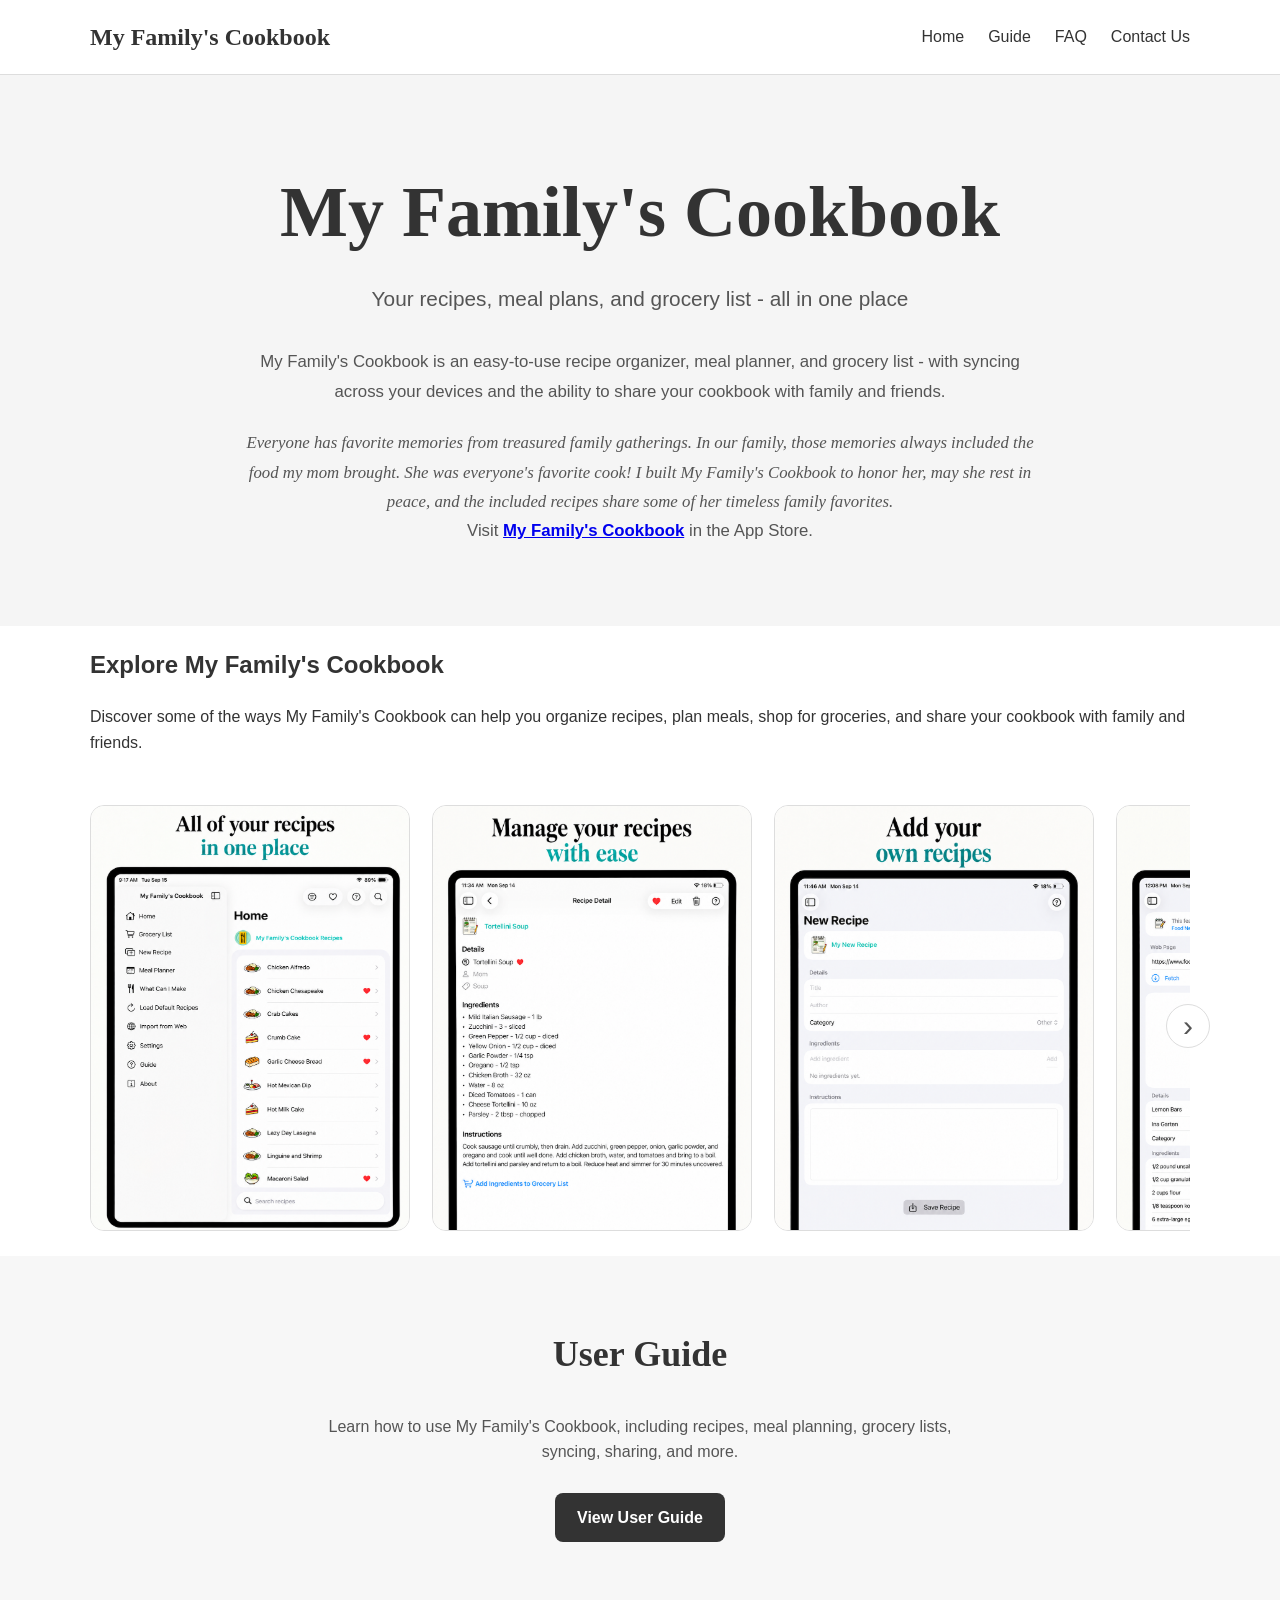
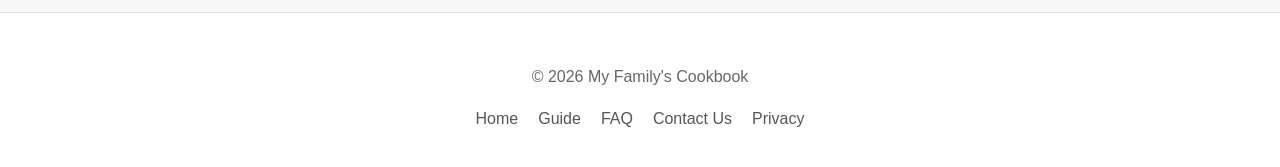
==== index.html @ 88b75f02 "Update index.html" ====
<!DOCTYPE html>
<html lang="en">
<head>
    <meta charset="UTF-8">
    <meta name="viewport" content="width=device-width, initial-scale=1.0">

    <title>My Family's Cookbook Support</title>

    <link rel="stylesheet" href="css/style.css">
</head>

<body>

    <header class="site-header">
        <div class="container header-content">
            <div class="site-title">
                My Family's Cookbook
            </div>

            <nav class="main-nav">
                <a href="index.html">Home</a>
                <a href="guide.html">Guide</a>
                <a href="faq.html">FAQ</a>
                <a href="contact.html">Contact Us</a>
            </nav>
        </div>
    </header>

    <main>

        <section class="hero">
            <div class="container">
                <h1>My Family's Cookbook</h1>

                <p class="hero-subtitle">
                    Your recipes, meal plans, and grocery list - all in one place
                </p>
                
                <div class="hero-description">
                
                    <p>
                        My Family's Cookbook is an easy-to-use recipe organizer, meal planner, and grocery list - 
                        with syncing across your devices and the ability to share your cookbook with family and friends.
                    </p>
                
                    <p class="hero-tribute">
                        Everyone has favorite memories from treasured family gatherings. 
                        In our family, those memories always included the food my mom brought. 
                        She was everyone's favorite cook! I built My Family's Cookbook to honor her, 
                        may she rest in peace, and the included recipes share some of her timeless family favorites.
                    </p>
                
                    <p>
                        Visit <strong><a href="https://apps.apple.com/app/id6805976139" target="_blank">My Family's Cookbook</a></strong> in the App Store.
                    </p>
                
                </div>
                
            </div>
        </section>


        <section class="gallery-section">
            <div class="container">
                
                <h2>Explore My Family's Cookbook</h2>

                <p>
                    Discover some of the ways My Family's Cookbook can help you
                    organize recipes, plan meals, shop for groceries, and share
                    your cookbook with family and friends.
                </p>

                <div class="gallery-wrapper">
    
                <button
                    class="gallery-arrow gallery-arrow-left"
                    type="button"
                    aria-label="Previous images"
                >
                    ‹
                </button>
                    
                    <div class="gallery">
    
                        <div class="gallery-item">
                            <img src="images/ipad-1.png"
                                 alt="All of your recipes in one place">
                        </div>
                    
                        <div class="gallery-item">
                            <img src="images/ipad-2.png"
                                 alt="Manage your recipes with ease">
                        </div>
                    
                        <div class="gallery-item">
                            <img src="images/ipad-3.png"
                                 alt="Add your own recipes">
                        </div>
                    
                        <div class="gallery-item">
                            <img src="images/ipad-4.png"
                                 alt="Import your favorites from the web">
                        </div>
                    
                        <div class="gallery-item">
                            <img src="images/ipad-5.png"
                                 alt="Plan your meals and shopping">
                        </div>
                    
                        <div class="gallery-item">
                            <img src="images/ipad-5a.png"
                                 alt="Can't go shopping right now?">
                        </div>
                    
                        <div class="gallery-item">
                            <img src="images/ipad-6.png"
                                 alt="Grocery shopping made easy">
                        </div>
                    
                        <div class="gallery-item">
                            <img src="images/ipad-7.png"
                                 alt="Access anywhere across multiple devices">
                        </div>
                    
                        <div class="gallery-item">
                            <img src="images/ipad-8.png"
                                 alt="Share your cookbook with family and friends">
                        </div>
    
                    </div>
    
                <button
                    class="gallery-arrow gallery-arrow-right"
                    type="button"
                    aria-label="Next images"
                >
                    ›
                </button>
    
            </div>
                
        </div>

    </section>

<section class="documentation-preview">

    <div class="container">

        <h2>User Guide</h2>

        <p>
            Learn how to use My Family's Cookbook, including recipes,
            meal planning, grocery lists, syncing, sharing, and more.
        </p>

        <a href="guide.html" class="primary-link">
            View User Guide
        </a>

    </div>

</section>
        
    </main>


    <footer class="site-footer">
        <div class="container">

            <p>
                © 2026 My Family's Cookbook
            </p>

            <nav class="footer-nav">
                <a href="index.html">Home</a>
                <a href="guide.html">Guide</a>
                <a href="faq.html">FAQ</a>
                <a href="contact.html">Contact Us</a>
                <a href="privacy.html">Privacy</a>
            </nav>

        </div>
    </footer>

    <script>
        const gallery = document.querySelector(".gallery");
        const leftArrow = document.querySelector(".gallery-arrow-left");
        const rightArrow = document.querySelector(".gallery-arrow-right");
    
        const scrollGallery = (direction) => {
            const item = gallery.querySelector(".gallery-item");
    
            if (!item) return;
    
            const gap = 22;
            const scrollAmount = item.offsetWidth + gap;
    
            gallery.scrollBy({
                left: direction * scrollAmount,
                behavior: "smooth"
            });
        };
    
        const updateArrowVisibility = () => {
            const maxScrollLeft =
                gallery.scrollWidth - gallery.clientWidth;
    
            leftArrow.classList.toggle(
                "hidden",
                gallery.scrollLeft <= 5
            );
    
            rightArrow.classList.toggle(
                "hidden",
                gallery.scrollLeft >= maxScrollLeft - 5
            );
        };
    
        leftArrow.addEventListener("click", () => {
            scrollGallery(-1);
        });
    
        rightArrow.addEventListener("click", () => {
            scrollGallery(1);
        });
    
        gallery.addEventListener("scroll", updateArrowVisibility);
    
        window.addEventListener("resize", updateArrowVisibility);
    
        updateArrowVisibility();
    </script>
    
</body>
</html>
---- css/style.css ----
* {
    box-sizing: border-box;
}

html {
    scroll-behavior: smooth;
}

body {
    margin: 0;
    font-family: -apple-system, BlinkMacSystemFont, "Segoe UI", sans-serif;
    color: #333;
    background-color: #ffffff;
    line-height: 1.6;
}

.container {
    width: min(1100px, 90%);
    margin: 0 auto;
}


/* HEADER */

.site-header {
    background-color: #ffffff;
    border-bottom: 1px solid #dddddd;
}

.header-content {
    min-height: 74px;
    display: flex;
    align-items: center;
    justify-content: space-between;
    gap: 30px;
}

.site-title {
    font-family: Georgia, "Times New Roman", serif;
    font-size: 1.5rem;
    font-weight: bold;
}

.main-nav {
    display: flex;
    gap: 24px;
}

.main-nav a {
    color: #333333;
    text-decoration: none;
    font-weight: 500;
}

.main-nav a:hover {
    text-decoration: underline;
}


/* HERO */

.hero {
    background-color: #f5f5f5;
    padding: 80px 0;
    text-align: center;
}

.hero h1 {
    margin: 0 0 12px;
    font-family: Georgia, "Times New Roman", serif;
    font-size: clamp(2.5rem, 6vw, 4.5rem);
}

.hero-subtitle {
    margin: 0 auto;
    max-width: 700px;
    font-size: 1.3rem;
    color: #555555;
}

.hero-description {
    max-width: 800px;
    margin: 32px auto 0;

    font-size: 1.05rem;
    line-height: 1.75;
    color: #555555;
}

.hero-description p {
    margin: 0;
}

.hero-description .hero-tribute {
    margin-top: 22px;

    font-family: Georgia, "Times New Roman", serif;
    font-size: 1.05rem;
    font-style: italic;

    color: #555555;
}


/* GALLERY */

.gallery {
    margin: 40px auto 0;

    display: flex;
    align-items: flex-start;
    gap: 22px;

    overflow-x: auto;
    scroll-snap-type: x mandatory;

    padding: 10px 5px 25px;

    -webkit-overflow-scrolling: touch;

    scrollbar-width: none;
}

.gallery::-webkit-scrollbar {
    display: none;
}

.gallery-item {
    flex: 0 0 320px;

    background-color: #ffffff;
    border: 1px solid #dddddd;
    border-radius: 14px;
    overflow: hidden;

    scroll-snap-align: start;
}

.gallery-item img {
    width: 100%;
    height: auto;
    display: block;
}


/* GALLERY ARROWS */

.gallery-wrapper {
    position: relative;
}

.gallery-arrow {
    position: absolute;
    top: 50%;
    transform: translateY(-50%);

    z-index: 2;

    width: 44px;
    height: 44px;

    border: 1px solid #dddddd;
    border-radius: 50%;

    background-color: rgba(255, 255, 255, 0.92);
    color: #555555;

    font-size: 30px;
    line-height: 1;

    cursor: pointer;

    display: flex;
    align-items: center;
    justify-content: center;

    transition:
        background-color 0.2s ease,
        color 0.2s ease,
        opacity 0.25s ease;
}

.gallery-arrow:hover {
    background-color: #ffffff;
    color: #222222;
}

.gallery-arrow-left {
    left: -20px;
}

.gallery-arrow-right {
    right: -20px;
}

.gallery-arrow.hidden {
    opacity: 0;
    pointer-events: none;
}

/* DOCUMENTATION */

.documentation-section {
    padding: 80px 0;
    background-color: #f7f7f7;
}

.documentation-header {
    text-align: center;
    margin-bottom: 35px;
}

.documentation-header h2 {
    font-family: Georgia, "Times New Roman", serif;
    font-size: 2.25rem;
    margin: 0 0 10px;
}

.documentation-header p {
    margin: 0;
    color: #666666;
    font-size: 1.1rem;
}


/* DOCUMENTATION NAVIGATION */

.documentation-links {
    max-width: 850px;
    margin: 0 auto 50px;

    display: grid;
    grid-template-columns: repeat(3, 1fr);
    gap: 12px;
}

.documentation-links a {
    display: block;
    padding: 14px 18px;

    background-color: #ffffff;
    border: 1px solid #dddddd;
    border-radius: 8px;

    text-align: center;
    text-decoration: none;
    color: #333333;

    font-weight: 500;
}

.documentation-links a:hover {
    background-color: #eeeeee;
}


/* DOCUMENTATION CONTENT */

.documentation-topic {
    max-width: 850px;
    margin: 0 auto 25px;

    background-color: #ffffff;
    border: 1px solid #e2e2e2;
    border-radius: 12px;

    padding: 30px;
}

.documentation-topic h3 {
    margin: 0 0 15px;

    font-family: Georgia, "Times New Roman", serif;
    font-size: 1.6rem;
}

.documentation-topic h4 {
    margin-top: 28px;
    margin-bottom: 8px;
    font-size: 1.1rem;
}

.documentation-topic p {
    margin-top: 8px;
    color: #444444;
}

/* DOCUMENTATION FEATURE LIST */

.feature-list {
    margin-top: 20px;
}

.feature-item {
    display: flex;
    align-items: flex-start;
    gap: 18px;

    padding: 18px 0;
    border-bottom: 1px solid #eeeeee;
}

.feature-item:last-child {
    border-bottom: none;
}

.feature-icon {
    flex: 0 0 36px;

    display: flex;
    justify-content: center;
    align-items: flex-start;

    padding-top: 2px;
}

.feature-icon img {
    width: 26px;
    height: 26px;
    object-fit: contain;
    display: block;
}

.feature-item strong {
    font-size: 1.05rem;
}

.feature-item p {
    margin: 4px 0 0;
}


/* DOCUMENTATION TIP */

.documentation-note {
    margin-top: 25px;
    padding: 18px 20px;

    background-color: #f7f7f7;
    border-left: 4px solid #999999;
    border-radius: 6px;

    color: #444444;
}


/* DOCUMENTATION PAGE */

.documentation-page {
    padding: 70px 0;
}

.documentation-page-container {
    max-width: 900px;
}

.doc-item {
    background-color: #ffffff;
    border: 1px solid #dddddd;
    border-radius: 10px;

    margin-bottom: 14px;
    overflow: hidden;
}

.doc-item summary {
    cursor: pointer;
    padding: 20px 24px;

    font-size: 1.08rem;
    font-weight: 600;
}

.doc-item summary:hover {
    background-color: #f7f7f7;
}

.doc-content {
    padding: 0 24px 28px;
}

.doc-content > p:first-child {
    margin-top: 0;
}

.doc-content h4 {
    margin-top: 28px;
    margin-bottom: 8px;
}

.documentation-preview {
    padding: 70px 0;
    text-align: center;
    background-color: #f7f7f7;
}

.documentation-preview h2 {
    margin-top: 0;
    font-family: Georgia, "Times New Roman", serif;
    font-size: 2.25rem;
}

.documentation-preview p {
    max-width: 650px;
    margin: 0 auto 28px;
    color: #555555;
}

/* FOOTER */

.site-footer {
    border-top: 1px solid #dddddd;
    padding: 35px 0;
    text-align: center;
    color: #666666;
}

.footer-nav {
    display: flex;
    justify-content: center;
    gap: 20px;
    flex-wrap: wrap;
}

.footer-nav a {
    color: #555555;
    text-decoration: none;
}

.footer-nav a:hover {
    text-decoration: underline;
}

/* GENERAL PAGE HERO */

.page-hero {
    background-color: #f5f5f5;
    padding: 60px 0;
    text-align: center;
}

.page-hero h1 {
    margin: 0 0 12px;
    font-family: Georgia, "Times New Roman", serif;
    font-size: clamp(2.2rem, 5vw, 3.5rem);
}

.page-hero p {
    margin: 0;
    color: #666666;
    font-size: 1.1rem;
}


/* FAQ */

.faq-section {
    padding: 70px 0;
}

.faq-container {
    max-width: 850px;
}

.faq-item {
    background-color: #ffffff;
    border: 1px solid #dddddd;
    border-radius: 10px;

    margin-bottom: 14px;
    overflow: hidden;
}

.faq-item summary {
    cursor: pointer;
    padding: 20px 24px;

    font-size: 1.05rem;
    font-weight: 600;

    list-style-position: inside;
}

.faq-item summary:hover {
    background-color: #f7f7f7;
}

.faq-answer {
    padding: 0 24px 20px;
    color: #444444;
}

.faq-answer p:first-child {
    margin-top: 0;
}

.faq-answer p:last-child {
    margin-bottom: 0;
}

.faq-answer a {
    color: #333333;
    font-weight: 600;
}


/* CONTACT SUPPORT */

.contact-section {
    padding: 70px 0;
}

.contact-container {
    max-width: 750px;
}

.support-form {
    background-color: #ffffff;
    border: 1px solid #dddddd;
    border-radius: 14px;
    padding: 35px;
}

.form-group {
    margin-bottom: 22px;
}

.form-group label {
    display: block;
    margin-bottom: 7px;
    font-weight: 600;
}

.form-group input,
.form-group select,
.form-group textarea {
    width: 100%;
    padding: 12px 14px;

    font: inherit;
    color: #333333;

    background-color: #ffffff;
    border: 1px solid #cccccc;
    border-radius: 8px;
}

.form-group textarea {
    resize: vertical;
}

.form-group input:focus,
.form-group select:focus,
.form-group textarea:focus {
    outline: 2px solid #999999;
    outline-offset: 2px;
}

.form-row {
    display: grid;
    grid-template-columns: 1fr 1fr;
    gap: 20px;
}

.support-button {
    width: 100%;
    padding: 14px 22px;

    border: none;
    border-radius: 9px;

    background-color: #333333;
    color: #ffffff;

    font: inherit;
    font-weight: 600;

    cursor: pointer;
}

.support-button:hover {
    background-color: #555555;
}

.form-note {
    margin: 18px 0 0;
    text-align: center;
    color: #777777;
    font-size: 0.9rem;
}

.form-help {
    margin: 7px 0 0;
    color: #777777;
    font-size: 0.9rem;
}

/* THANK YOU PAGE */

.thank-you-section {
    padding: 90px 0;
    background-color: #f7f7f7;
}

.thank-you-container {
    max-width: 700px;
}

.thank-you-card {
    background-color: #ffffff;
    border: 1px solid #dddddd;
    border-radius: 14px;

    padding: 50px 40px;
    text-align: center;
}

.thank-you-icon {
    width: 60px;
    height: 60px;

    margin: 0 auto 25px;

    border: 2px solid #555555;
    border-radius: 50%;

    display: flex;
    align-items: center;
    justify-content: center;

    font-size: 30px;
}

.thank-you-card h1 {
    margin: 0 0 15px;

    font-family: Georgia, "Times New Roman", serif;
    font-size: 2.2rem;
}

.thank-you-message {
    font-size: 1.1rem;
}

.thank-you-actions {
    margin-top: 35px;

    display: flex;
    justify-content: center;
    gap: 15px;
    flex-wrap: wrap;
}

.primary-link,
.secondary-link {
    display: inline-block;

    padding: 12px 22px;
    border-radius: 8px;

    text-decoration: none;
    font-weight: 600;
}

.primary-link {
    background-color: #333333;
    color: #ffffff;
}

.primary-link:hover {
    background-color: #555555;
}

.secondary-link {
    border: 1px solid #cccccc;
    color: #333333;
    background-color: #ffffff;
}

.secondary-link:hover {
    background-color: #f5f5f5;
}

/* PRIVACY */

.privacy-section {
    padding: 70px 0;
}

.privacy-container {
    max-width: 850px;
}

.privacy-content {
    background-color: #ffffff;
    border: 1px solid #dddddd;
    border-radius: 14px;
    padding: 40px;
}

.privacy-updated {
    color: #777777;
    font-size: 0.9rem;
    margin-top: 0;
    margin-bottom: 35px;
}

.privacy-content h2 {
    margin-top: 35px;
    margin-bottom: 10px;

    font-family: Georgia, "Times New Roman", serif;
    font-size: 1.4rem;
}

.privacy-content h2:first-of-type {
    margin-top: 0;
}

.privacy-content p {
    color: #444444;
}

.privacy-content a {
    color: #333333;
    font-weight: 600;
}


/* MOBILE */

@media (max-width: 900px) {

    .header-content {
        flex-direction: column;
        padding: 18px 0;
    }

    .main-nav {
        flex-wrap: wrap;
        justify-content: center;
        gap: 12px 20px;
    }

    .gallery-arrow {
    display: none;
    }
    
}

@media (max-width: 520px) {

    .gallery-item {
    flex-basis: 280px;
    }
    
    .hero {
        padding: 55px 0;
    }

    .documentation-links {
        grid-template-columns: 1fr;
    }
    
    .documentation-topic {
        padding: 22px;
    }

    .form-row {
    grid-template-columns: 1fr;
    gap: 0;
    }
    
    .support-form {
        padding: 24px;
    }
    
}
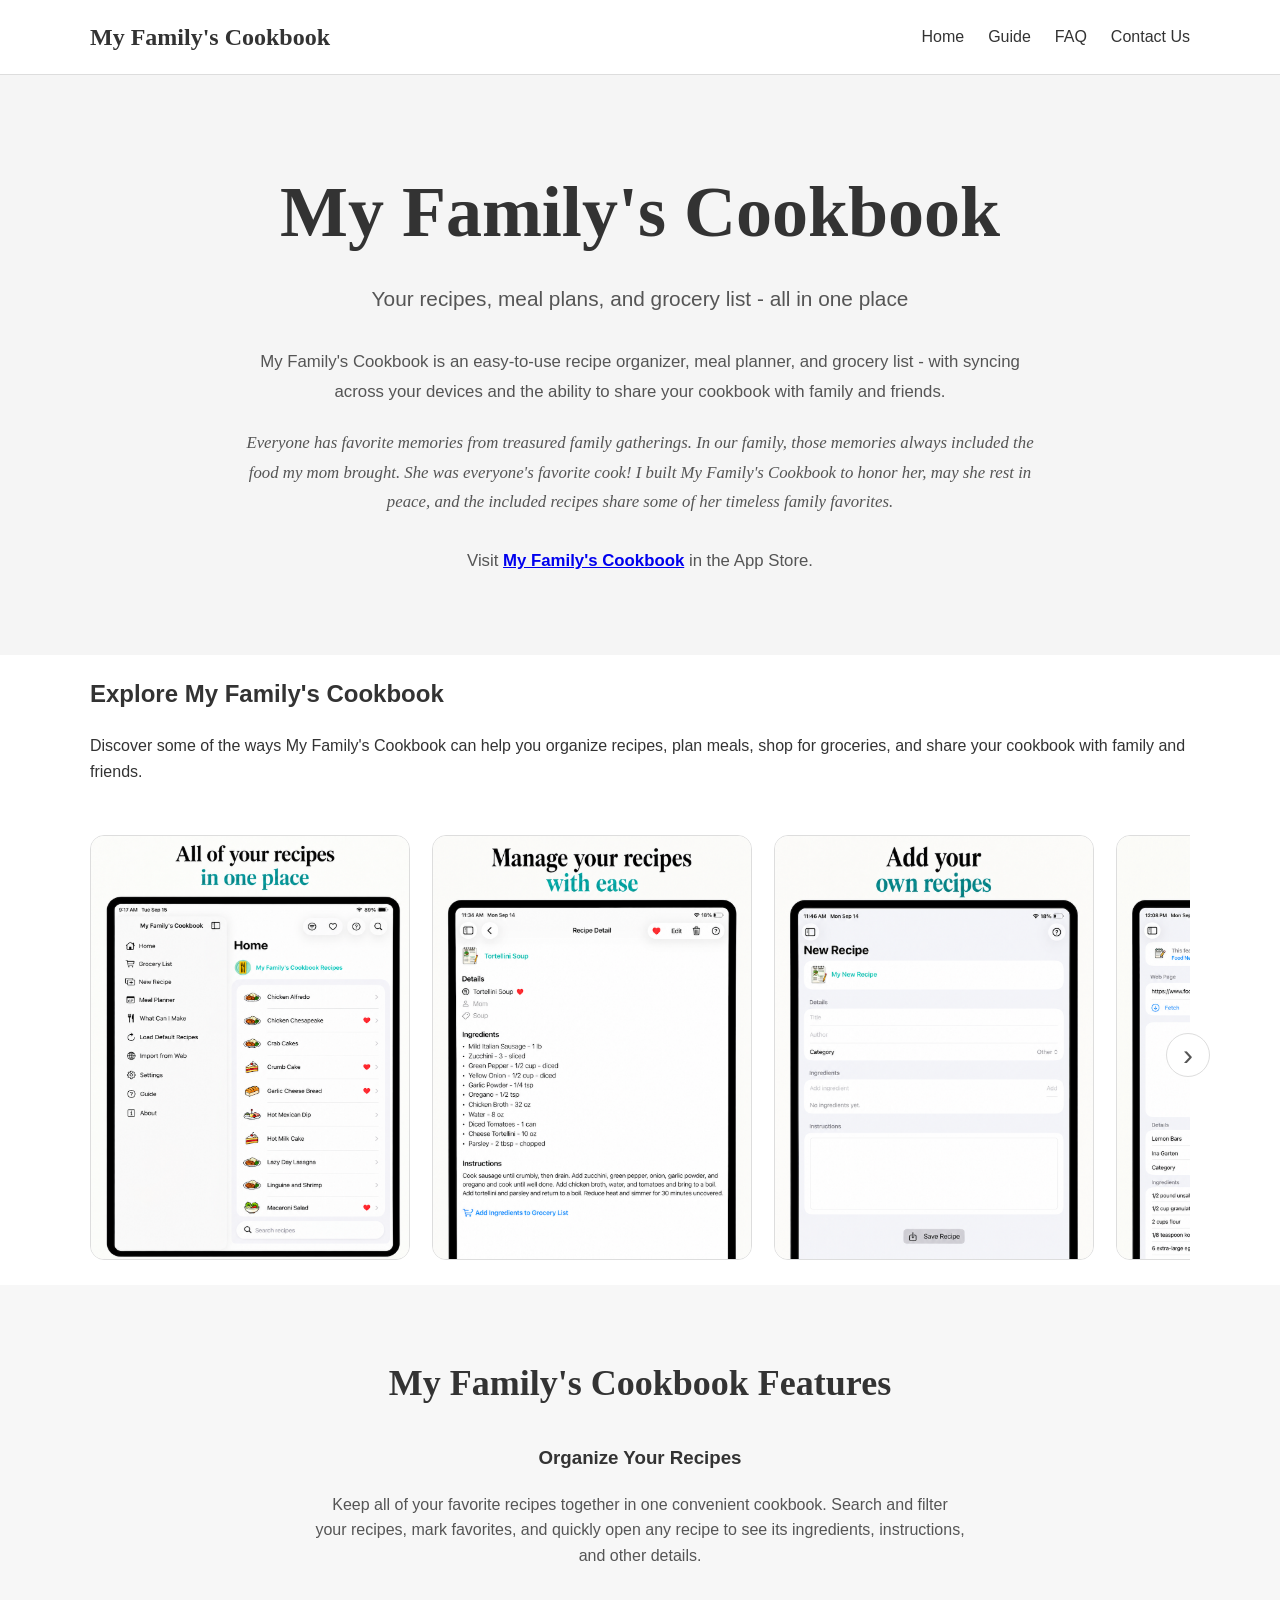
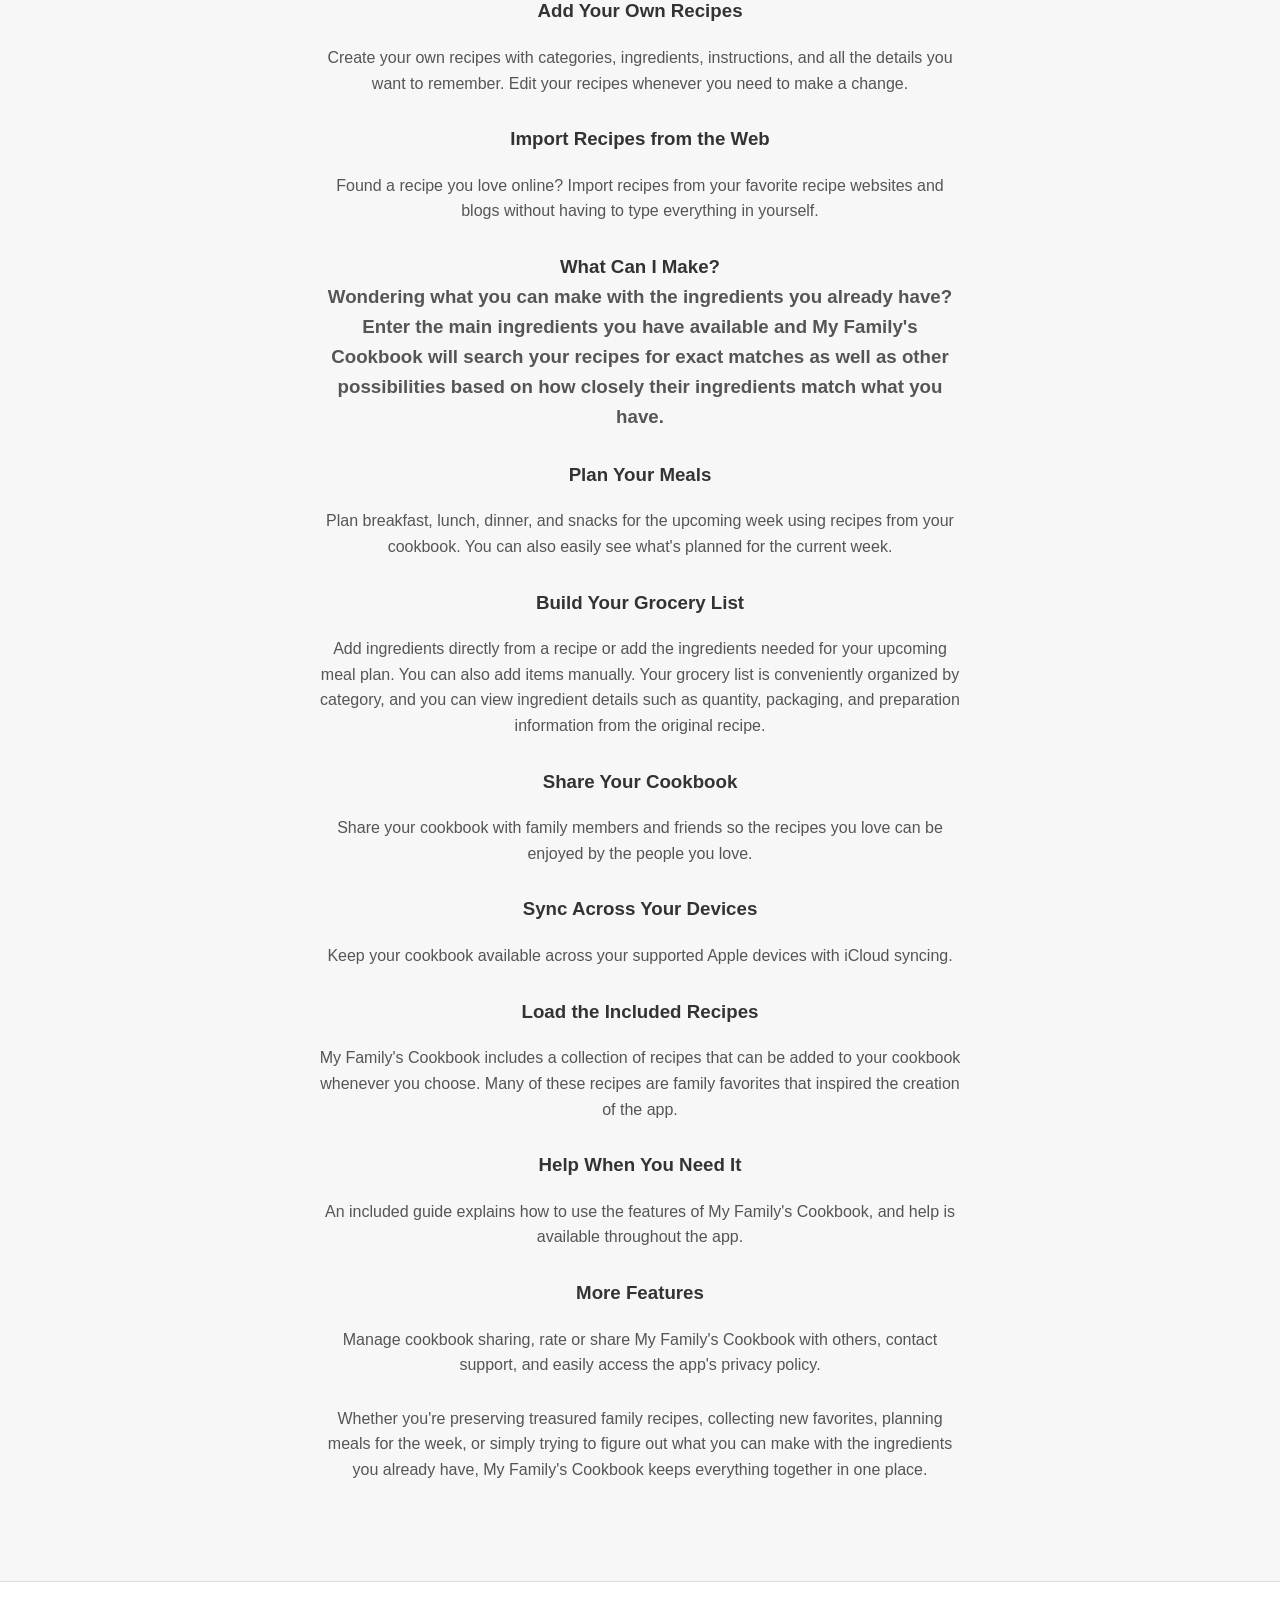
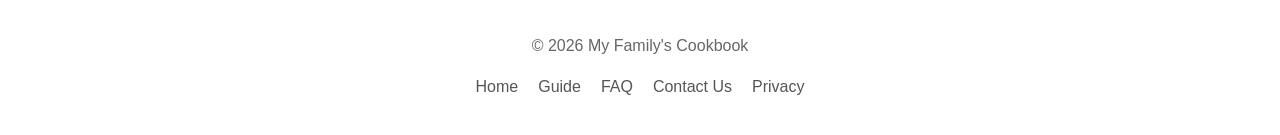
==== commit e1250fdc: "Update index.html" ====
--- a/index.html
+++ b/index.html
@@ -49,7 +49,9 @@
                         She was everyone's favorite cook! I built My Family's Cookbook to honor her, 
                         may she rest in peace, and the included recipes share some of her timeless family favorites.
                     </p>
-                
+
+                    <br>
+                    
                     <p>
                         Visit <strong><a href="https://apps.apple.com/app/id6805976139" target="_blank">My Family's Cookbook</a></strong> in the App Store.
                     </p>
@@ -148,16 +150,89 @@
 
     <div class="container">
 
-        <h2>User Guide</h2>
-
-        <p>
-            Learn how to use My Family's Cookbook, including recipes,
-            meal planning, grocery lists, syncing, sharing, and more.
-        </p>
-
-        <a href="guide.html" class="primary-link">
-            View User Guide
-        </a>
+        <h2>My Family's Cookbook Features</h2>
+
+<h3>Organize Your Recipes</h3>
+<p>
+    Keep all of your favorite recipes together in one convenient cookbook.
+    Search and filter your recipes, mark favorites, and quickly open any
+    recipe to see its ingredients, instructions, and other details.
+</p>
+
+<h3>Add Your Own Recipes</h3>
+<p>
+    Create your own recipes with categories, ingredients, instructions,
+    and all the details you want to remember. Edit your recipes whenever
+    you need to make a change.
+</p>
+
+<h3>Import Recipes from the Web</h3>
+<p>
+    Found a recipe you love online? Import recipes from your favorite
+    recipe websites and blogs without having to type everything in yourself.
+</p>
+
+<h3>What Can I Make?</v>
+<p>
+    Wondering what you can make with the ingredients you already have?
+    Enter the main ingredients you have available and My Family's Cookbook
+    will search your recipes for exact matches as well as other possibilities
+    based on how closely their ingredients match what you have.
+</p>
+
+<h3>Plan Your Meals</h3>
+<p>
+    Plan breakfast, lunch, dinner, and snacks for the upcoming week using
+    recipes from your cookbook. You can also easily see what's planned for
+    the current week.
+</p>
+
+<h3>Build Your Grocery List</h3>
+<p>
+    Add ingredients directly from a recipe or add the ingredients needed
+    for your upcoming meal plan. You can also add items manually. Your
+    grocery list is conveniently organized by category, and you can view
+    ingredient details such as quantity, packaging, and preparation
+    information from the original recipe.
+</p>
+
+<h3>Share Your Cookbook</h3>
+<p>
+    Share your cookbook with family members and friends so the recipes
+    you love can be enjoyed by the people you love.
+</p>
+
+<h3>Sync Across Your Devices</h3>
+<p>
+    Keep your cookbook available across your supported Apple devices
+    with iCloud syncing.
+</p>
+
+<h3>Load the Included Recipes</h3>
+<p>
+    My Family's Cookbook includes a collection of recipes that can be
+    added to your cookbook whenever you choose. Many of these recipes
+    are family favorites that inspired the creation of the app.
+</p>
+
+<h3>Help When You Need It</h3>
+<p>
+    An included guide explains how to use the features of My Family's
+    Cookbook, and help is available throughout the app.
+</p>
+
+<h3>More Features</h3>
+<p>
+    Manage cookbook sharing, rate or share My Family's Cookbook with
+    others, contact support, and easily access the app's privacy policy.
+</p>
+
+<p>
+    Whether you're preserving treasured family recipes, collecting new
+    favorites, planning meals for the week, or simply trying to figure
+    out what you can make with the ingredients you already have,
+    My Family's Cookbook keeps everything together in one place.
+</p>
 
     </div>
 
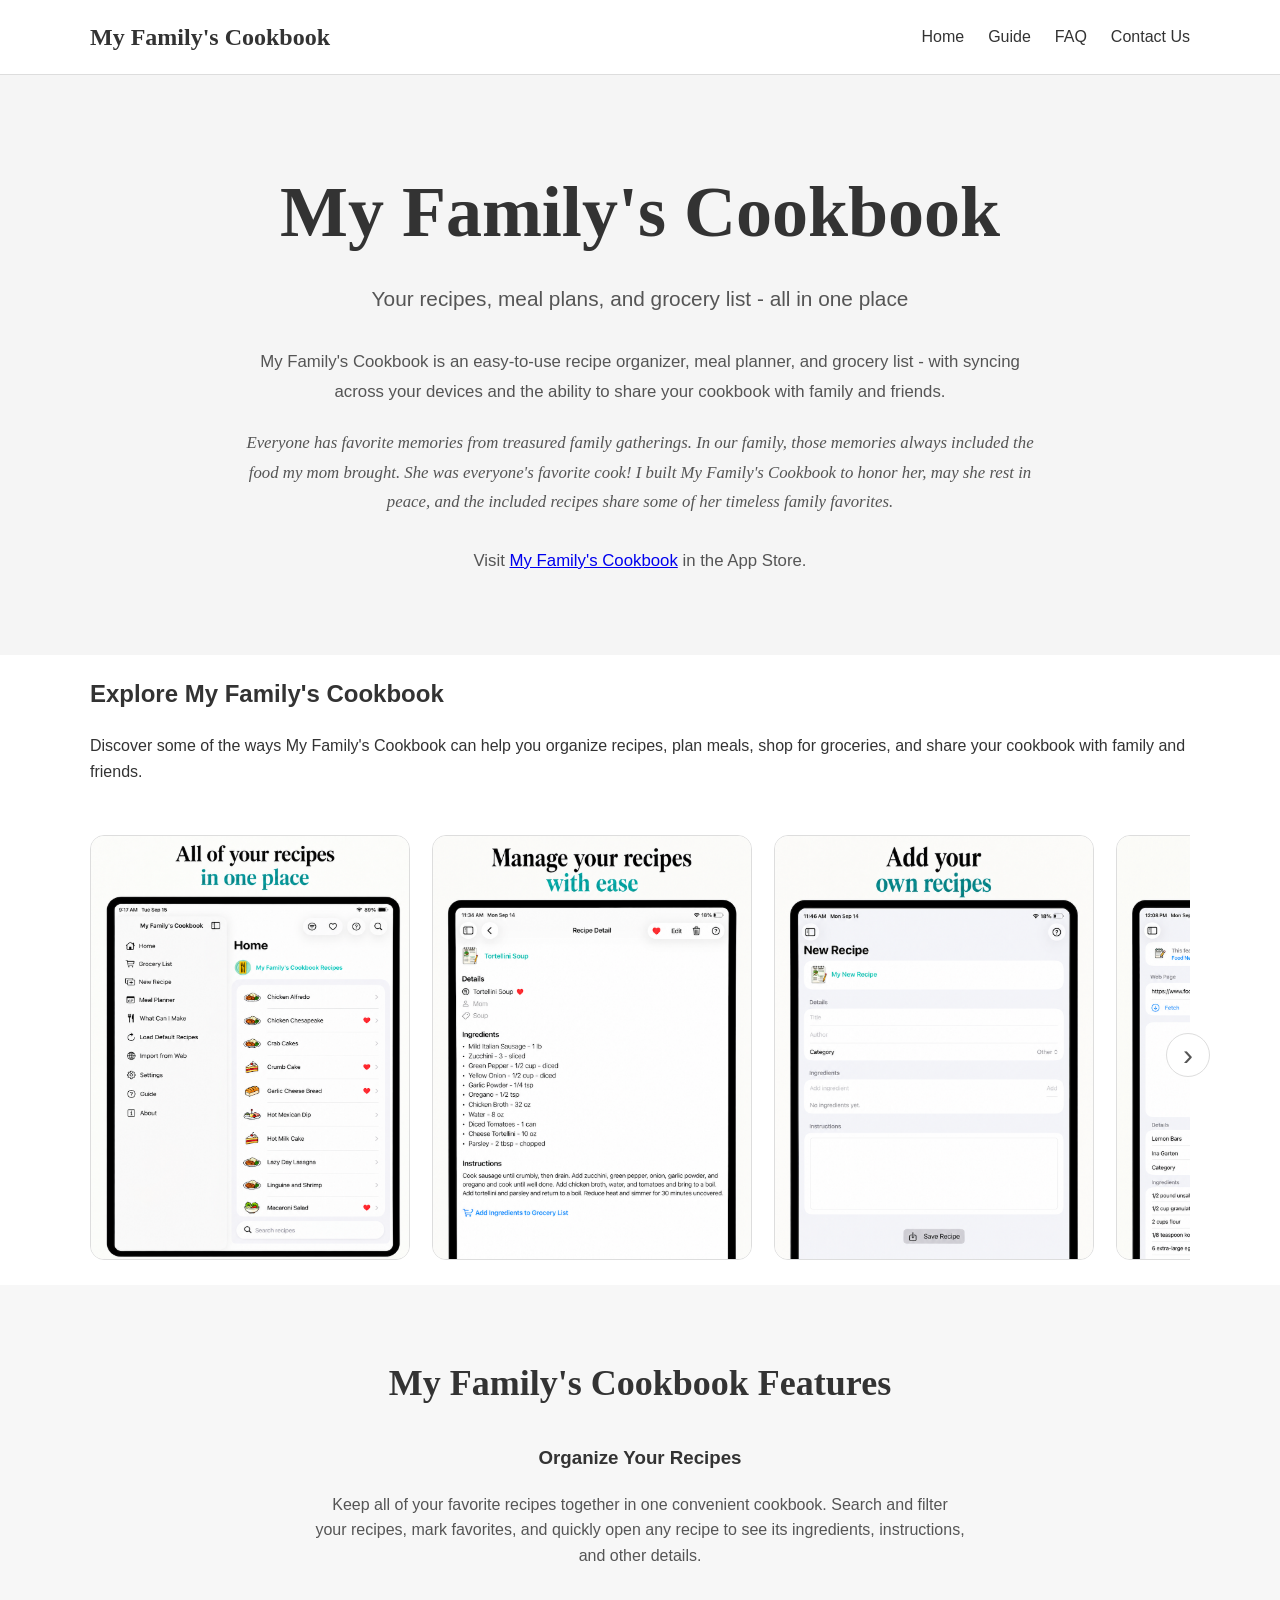
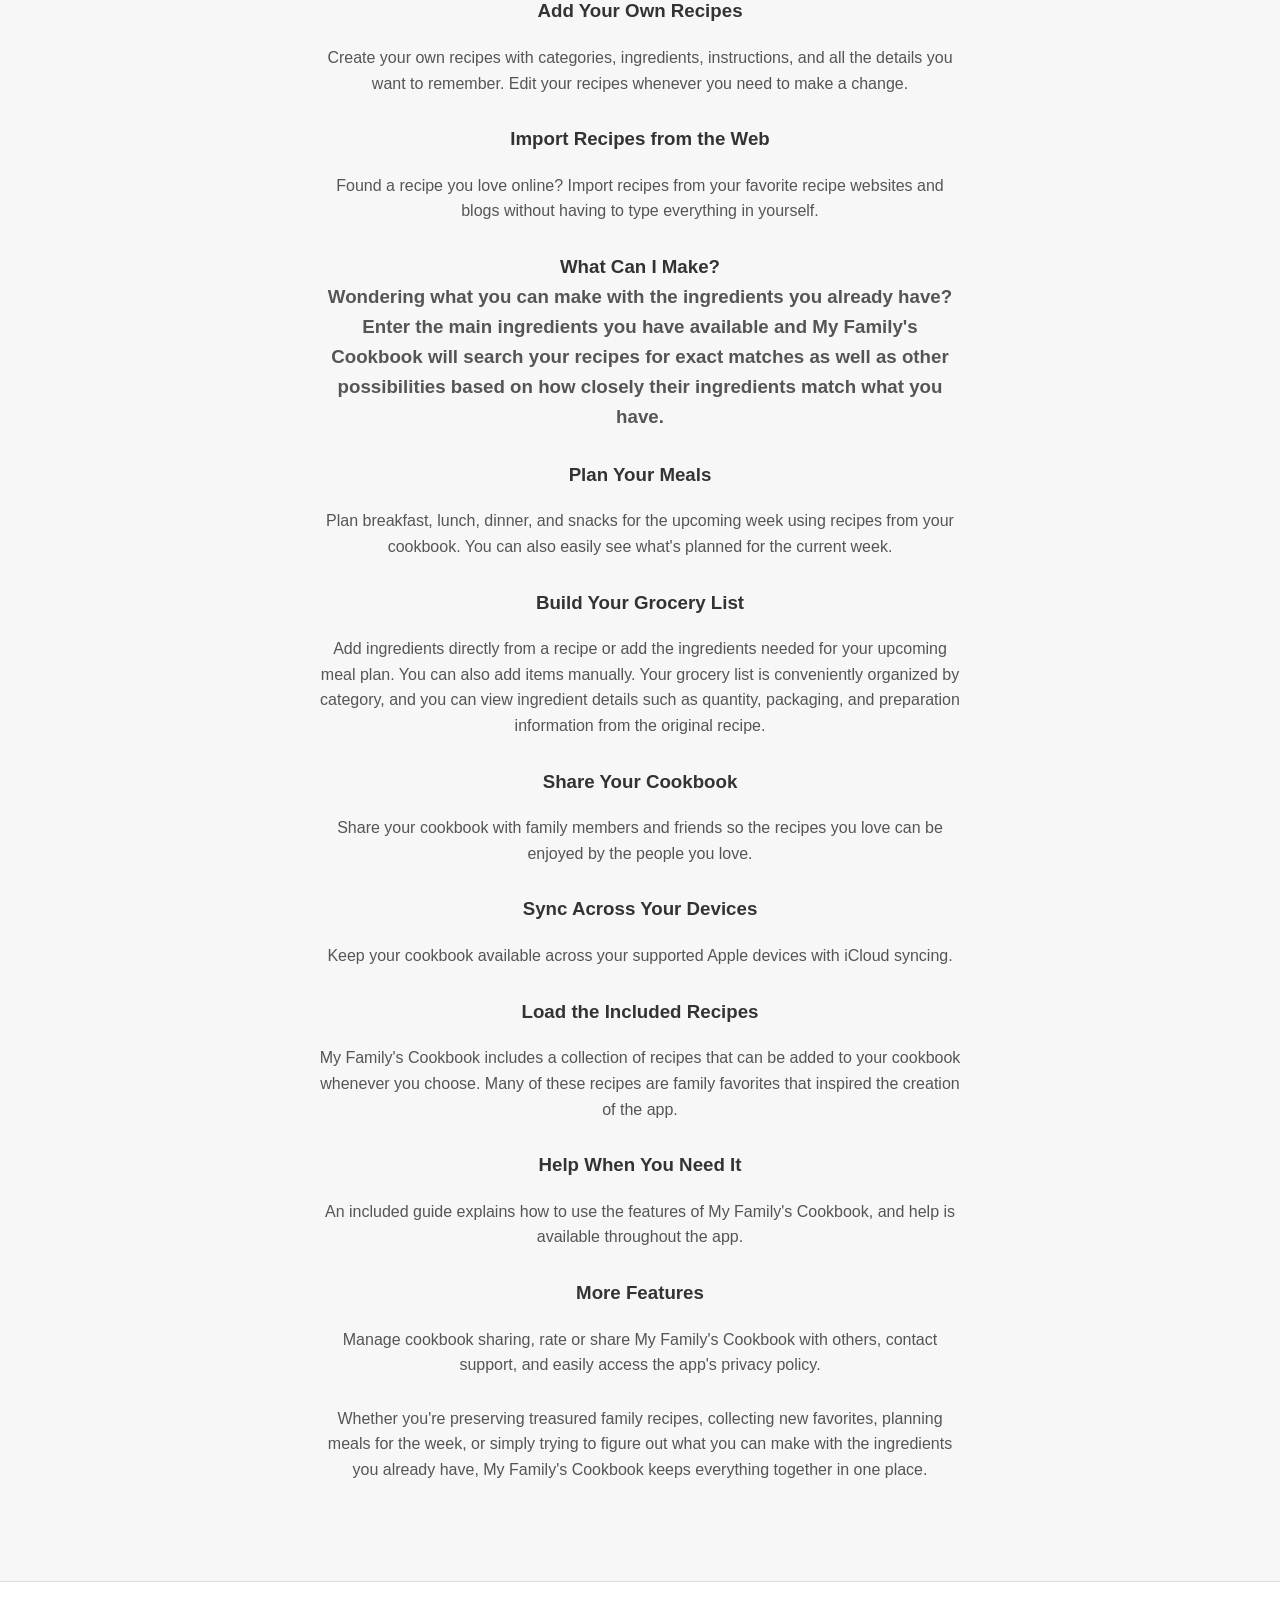
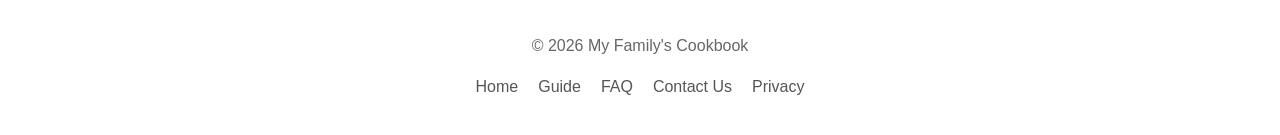
==== commit 398b3a91: "Update index.html" ====
--- a/index.html
+++ b/index.html
@@ -53,7 +53,7 @@
                     <br>
                     
                     <p>
-                        Visit <strong><a href="https://apps.apple.com/app/id6805976139" target="_blank">My Family's Cookbook</a></strong> in the App Store.
+                        Visit <a href="https://apps.apple.com/app/id6805976139" target="_blank">My Family's Cookbook</a> in the App Store.
                     </p>
                 
                 </div>
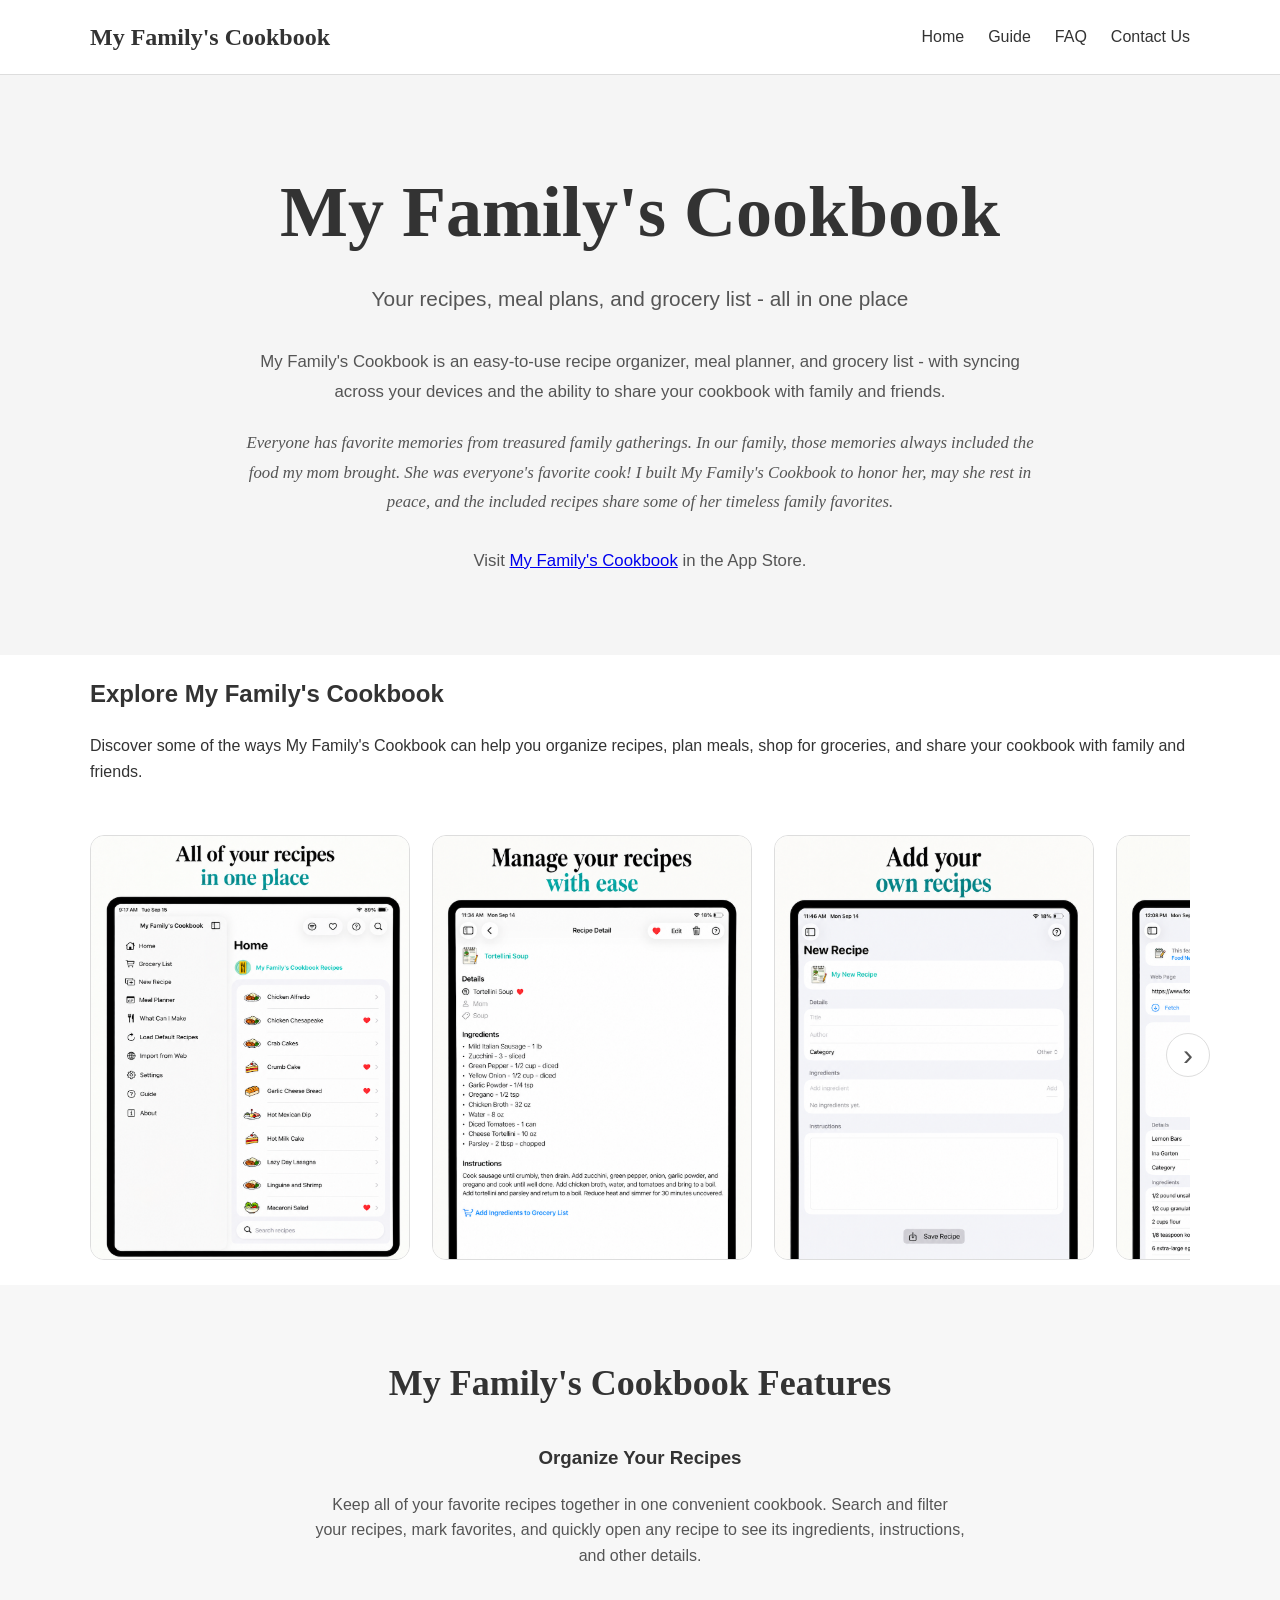
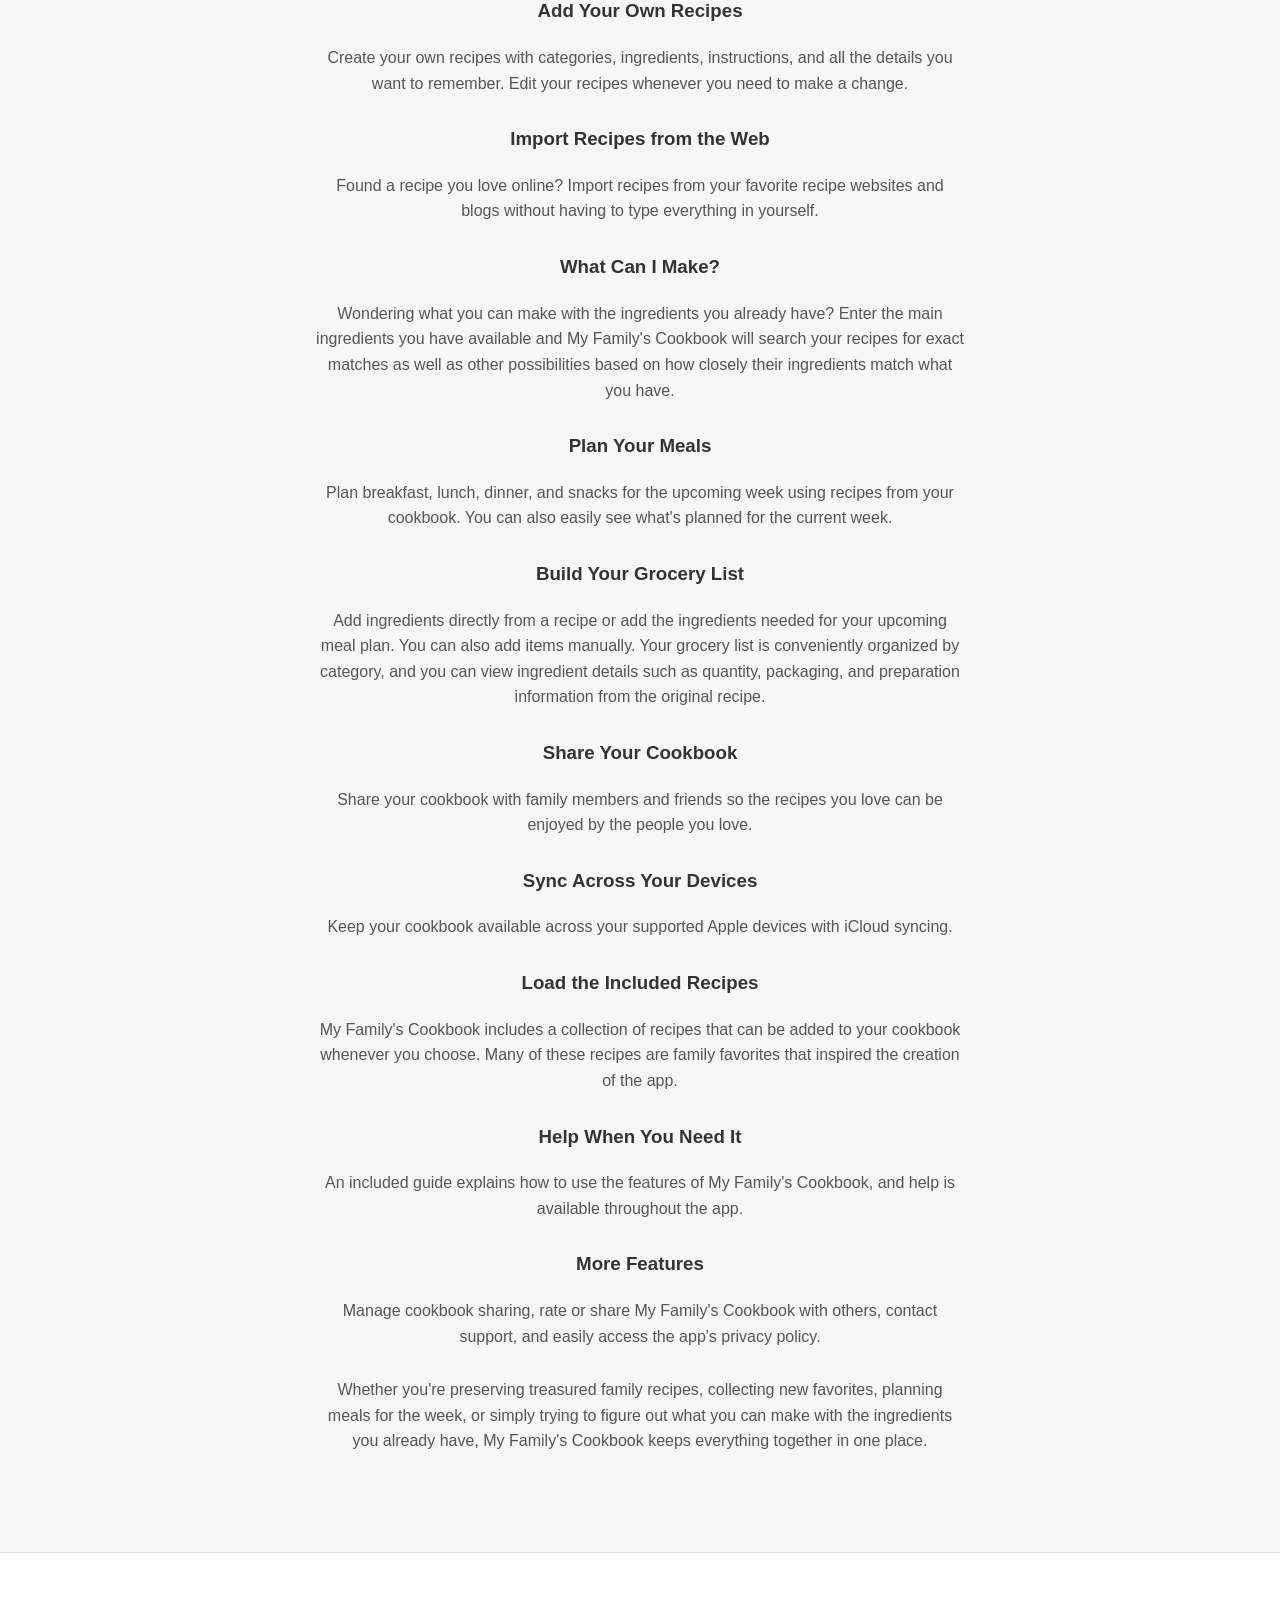
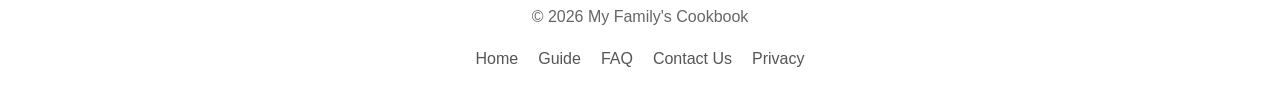
==== commit d5f3759c: "Update index.html" ====
--- a/index.html
+++ b/index.html
@@ -172,7 +172,7 @@
     recipe websites and blogs without having to type everything in yourself.
 </p>
 
-<h3>What Can I Make?</v>
+<h3>What Can I Make?</h3>
 <p>
     Wondering what you can make with the ingredients you already have?
     Enter the main ingredients you have available and My Family's Cookbook
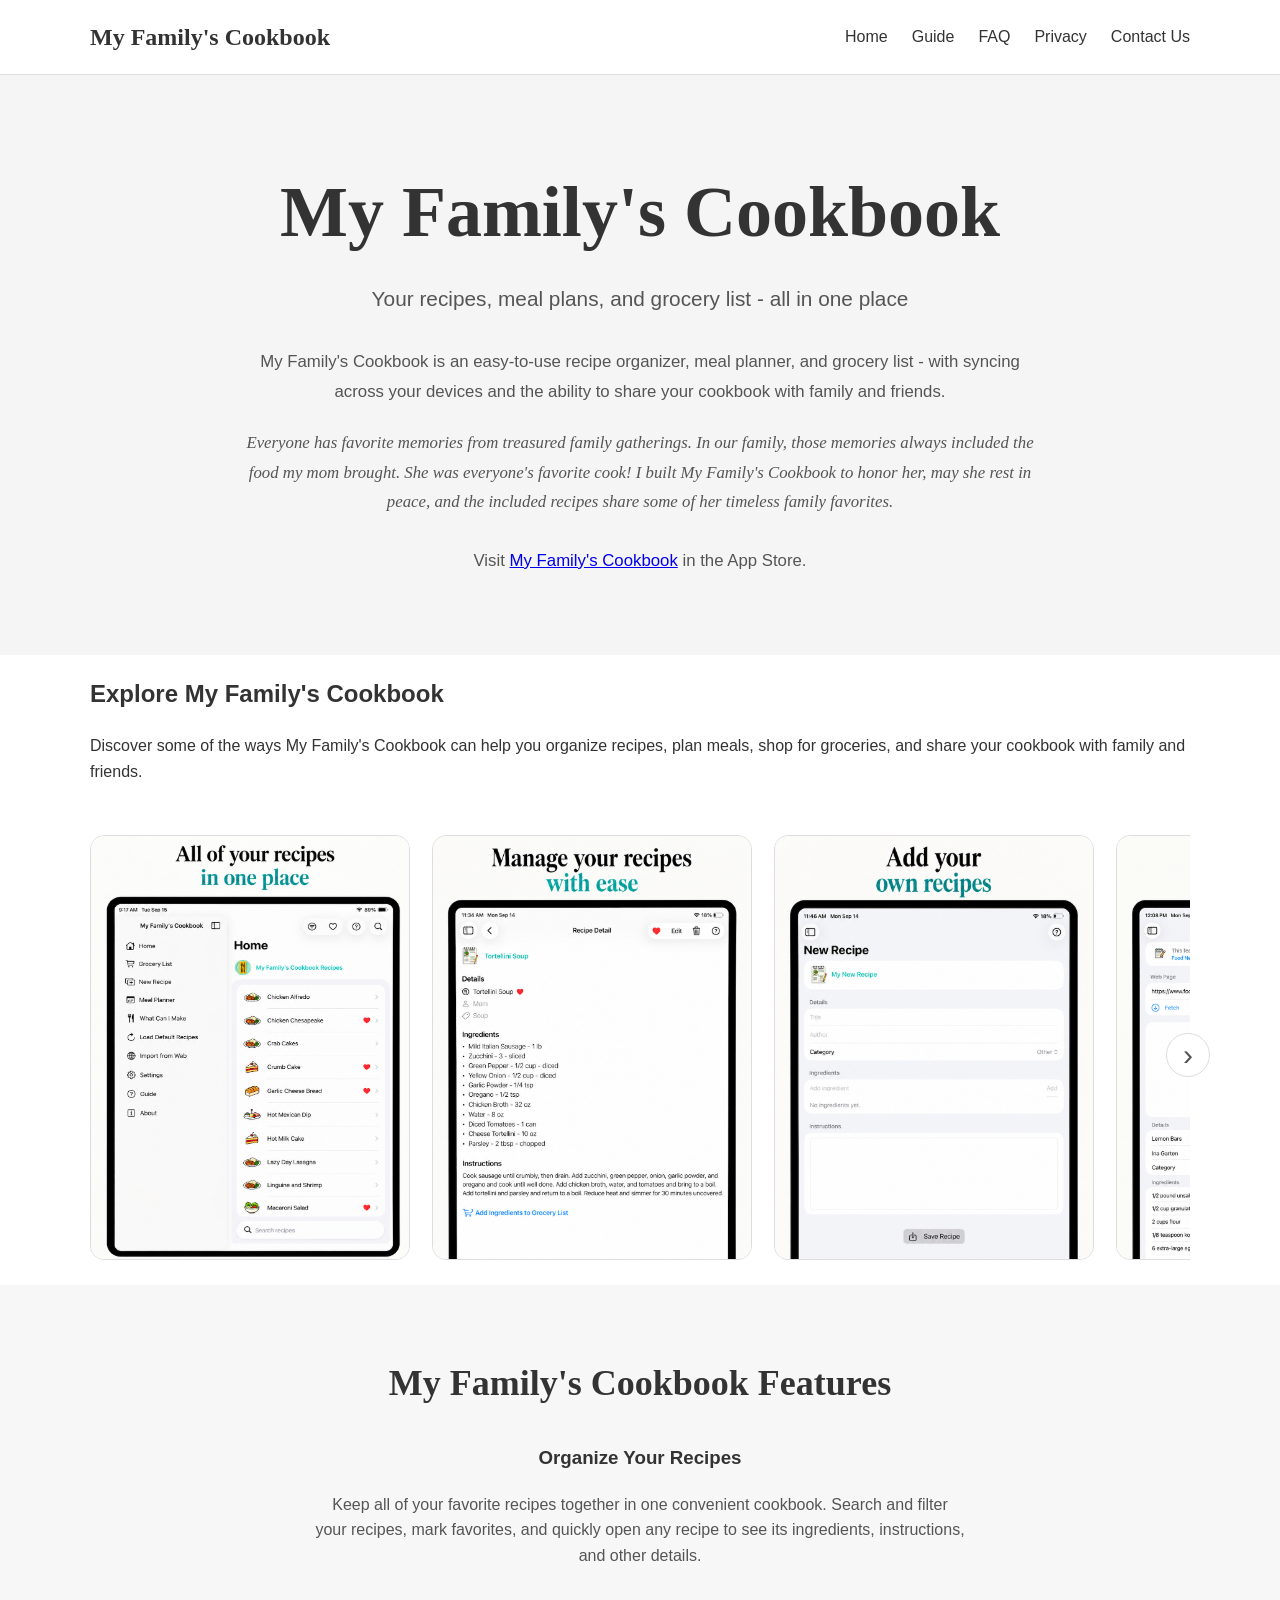
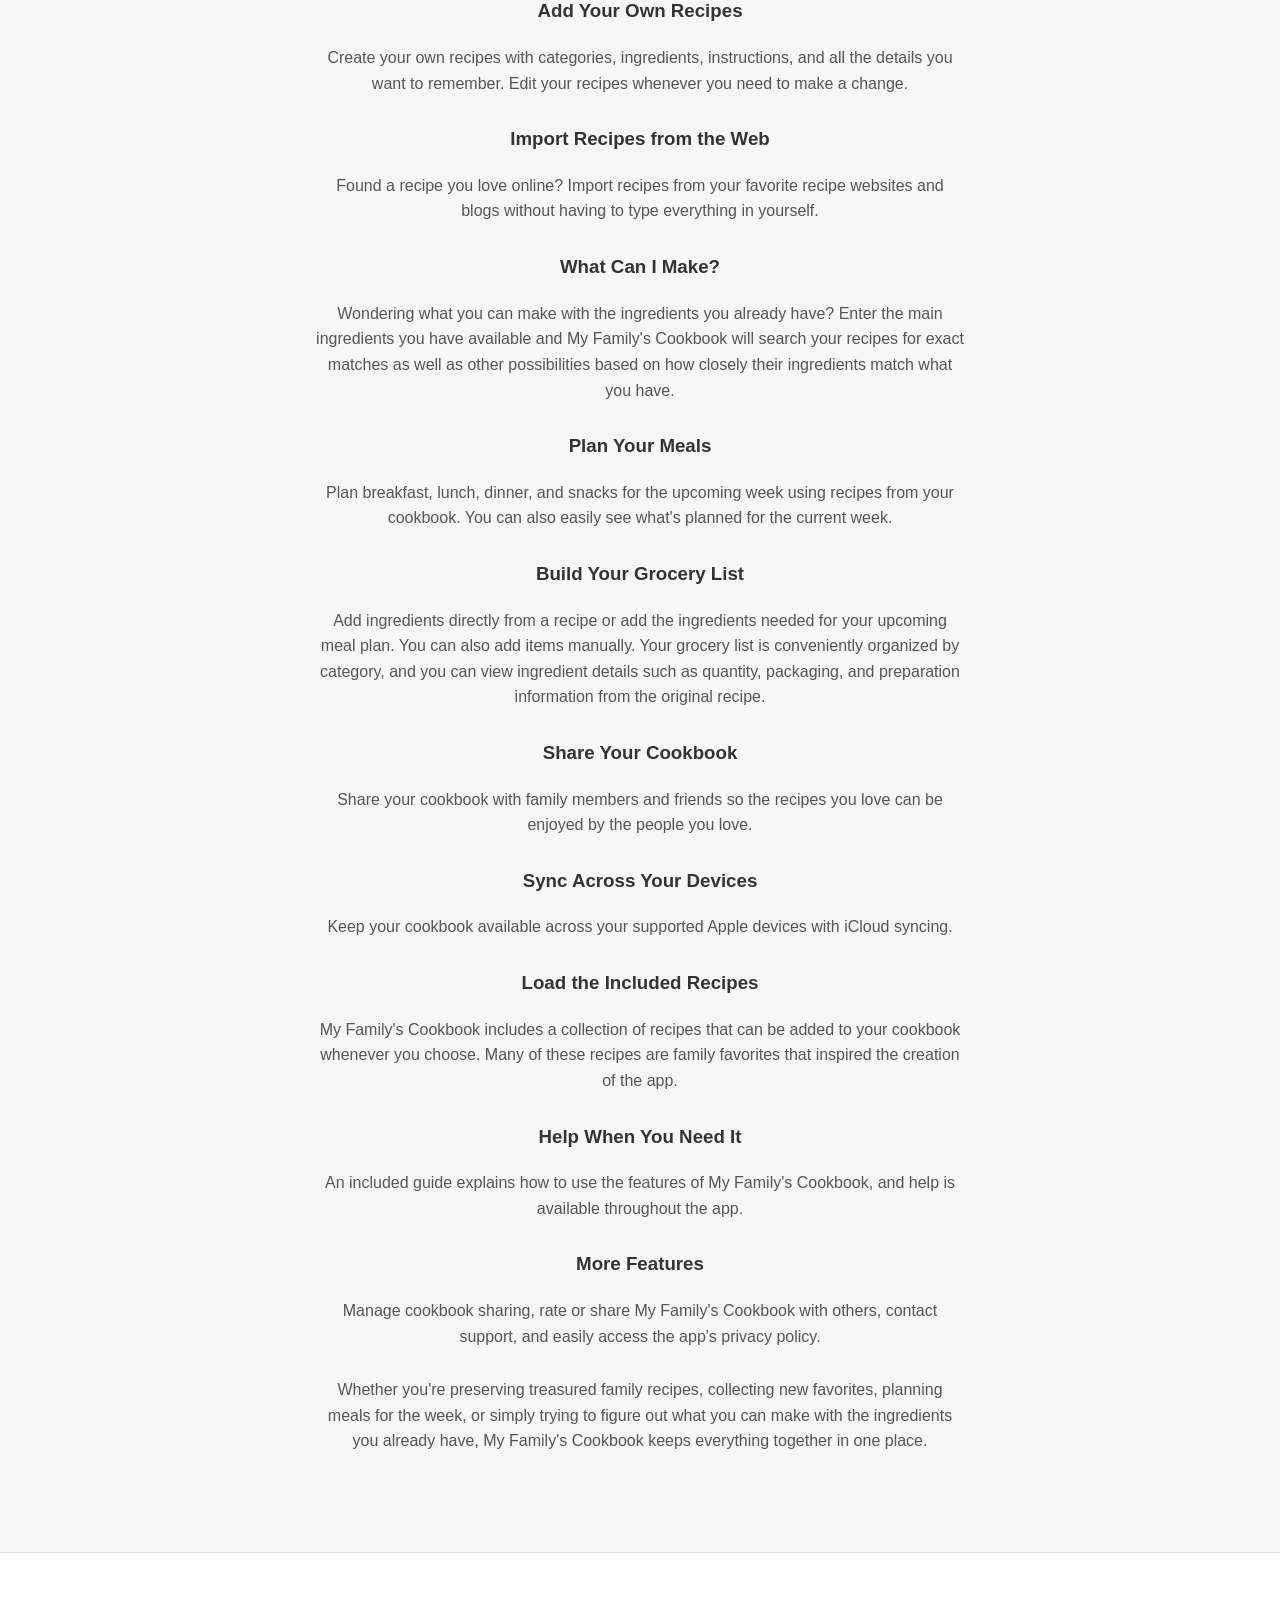
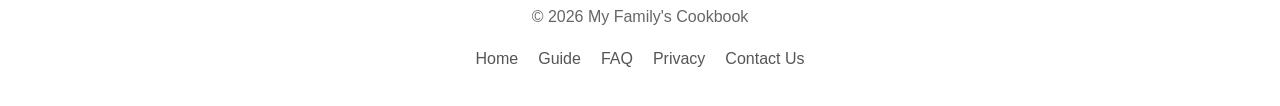
==== commit 4fcb59b6: "Update index.html" ====
--- a/index.html
+++ b/index.html
@@ -21,6 +21,7 @@
                 <a href="index.html">Home</a>
                 <a href="guide.html">Guide</a>
                 <a href="faq.html">FAQ</a>
+                <a href="privacy.html">Privacy</a>
                 <a href="contact.html">Contact Us</a>
             </nav>
         </div>
@@ -252,8 +253,8 @@
                 <a href="index.html">Home</a>
                 <a href="guide.html">Guide</a>
                 <a href="faq.html">FAQ</a>
+                <a href="privacy.html">Privacy</a>
                 <a href="contact.html">Contact Us</a>
-                <a href="privacy.html">Privacy</a>
             </nav>
 
         </div>
--- a/css/style.css
+++ b/css/style.css
@@ -19,6 +19,13 @@
     margin: 0 auto;
 }
 
+.form-honeypot {
+    position: absolute;
+    left: -9999px;
+    width: 1px;
+    height: 1px;
+    overflow: hidden;
+}
 
 /* HEADER */
 
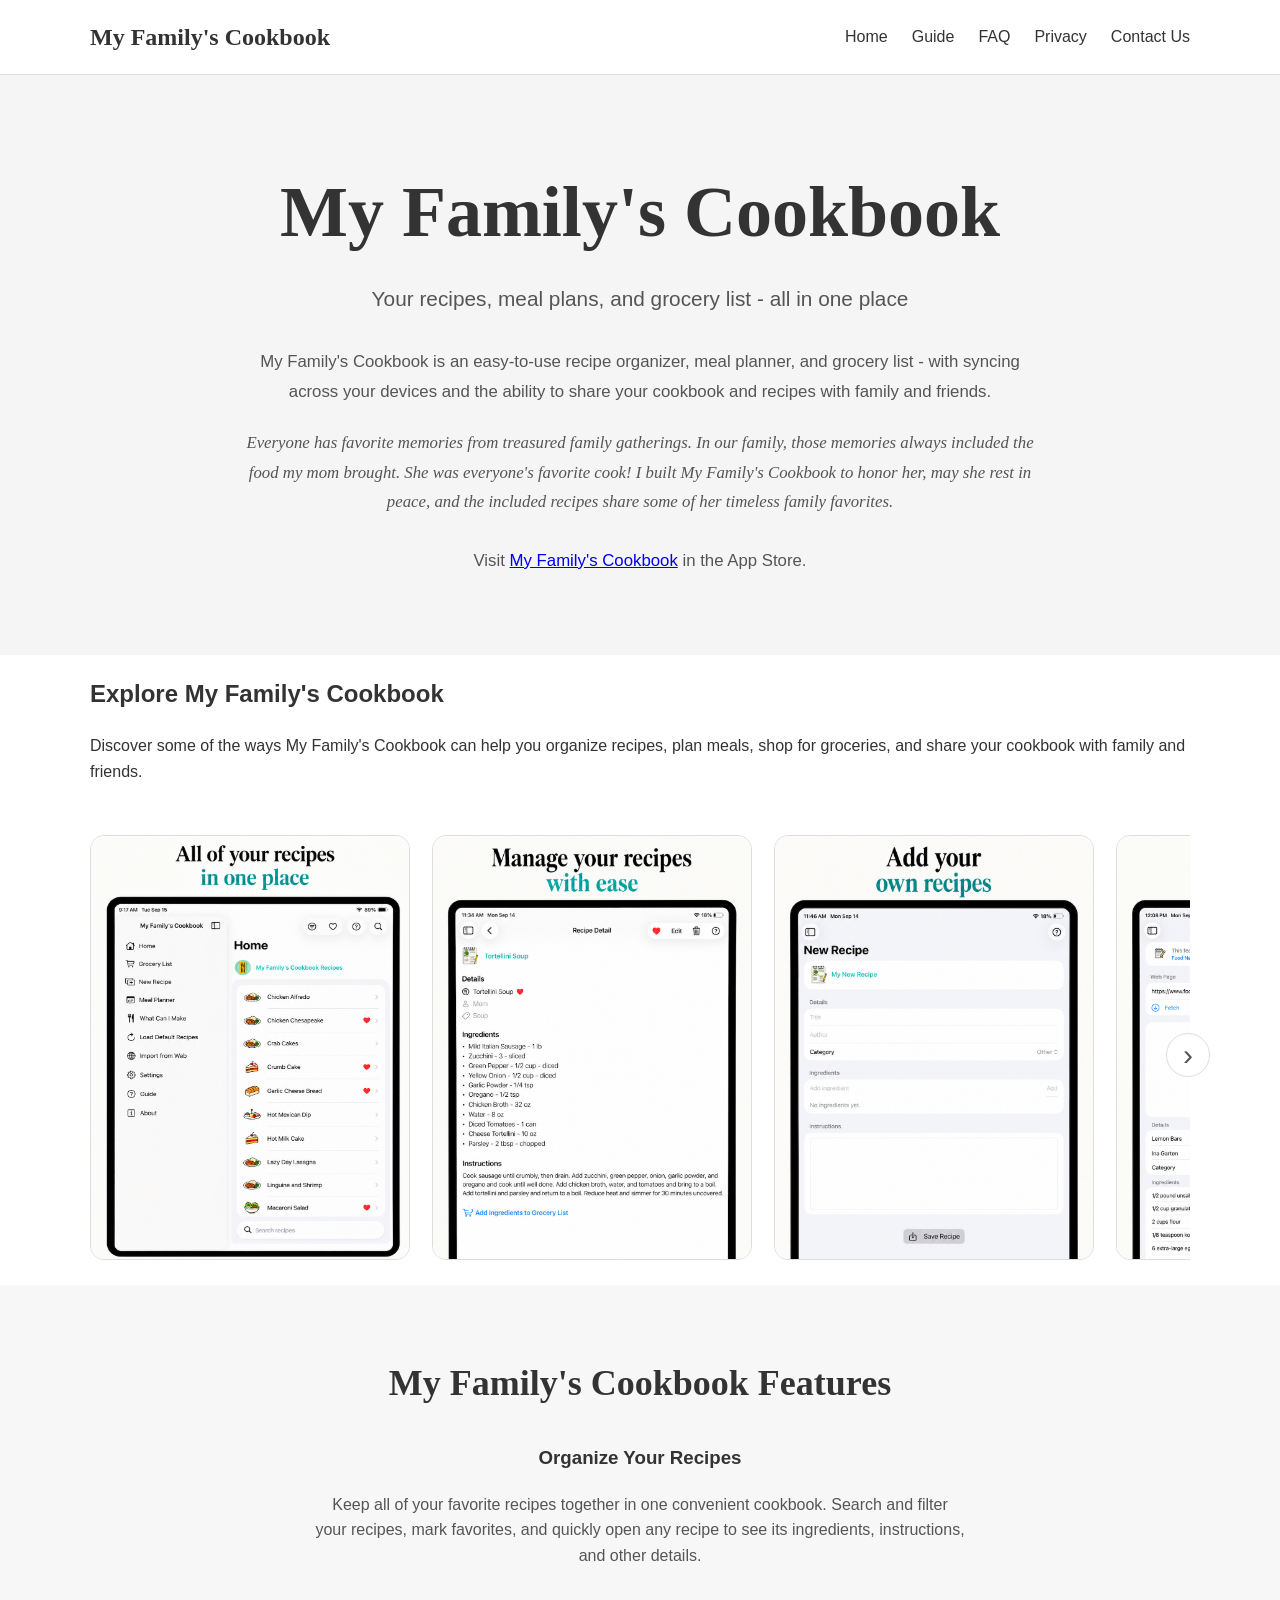
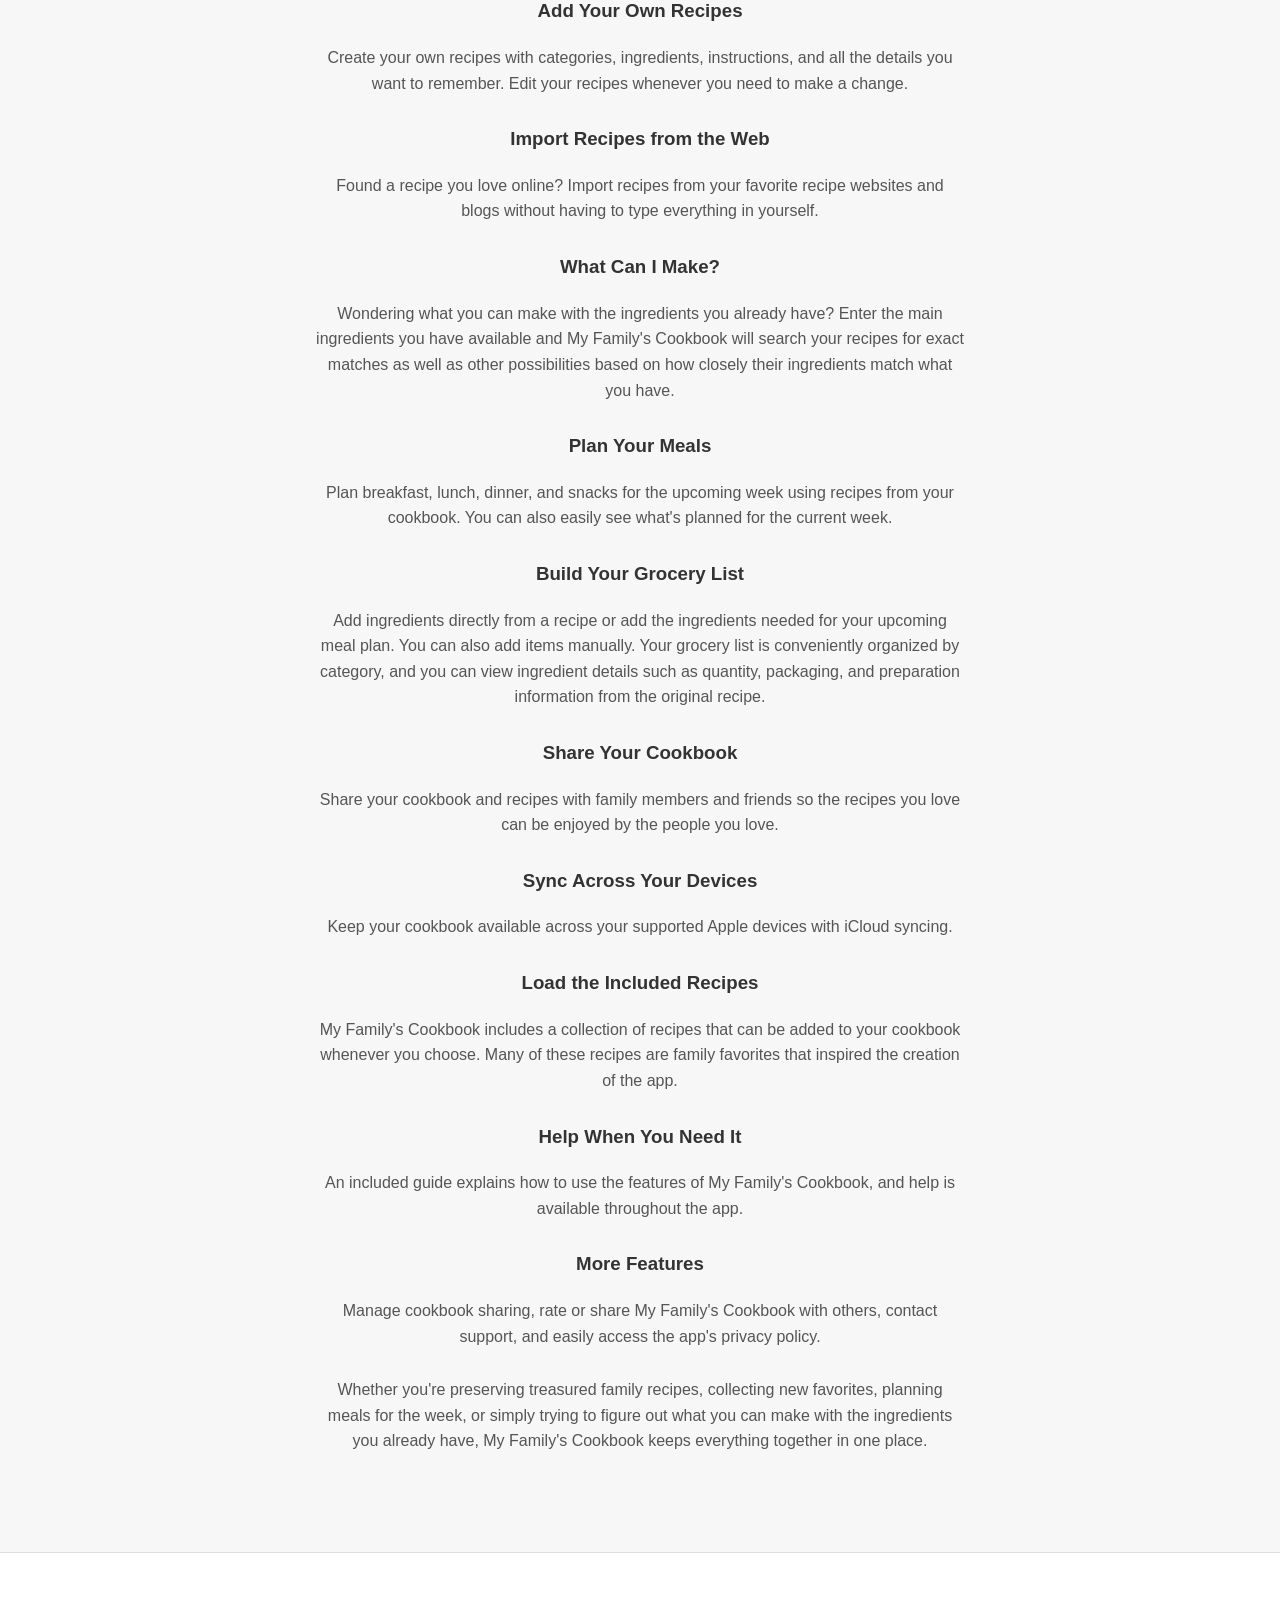
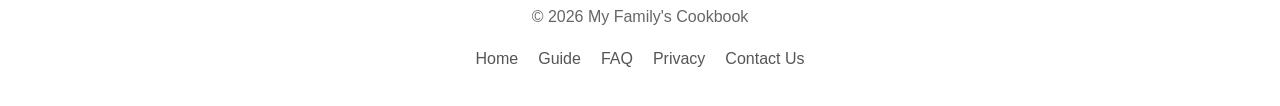
==== commit 7d6c58cd: "Update index.html" ====
--- a/index.html
+++ b/index.html
@@ -41,7 +41,7 @@
                 
                     <p>
                         My Family's Cookbook is an easy-to-use recipe organizer, meal planner, and grocery list - 
-                        with syncing across your devices and the ability to share your cookbook with family and friends.
+                        with syncing across your devices and the ability to share your cookbook and recipes with family and friends.
                     </p>
                 
                     <p class="hero-tribute">
@@ -199,7 +199,7 @@
 
 <h3>Share Your Cookbook</h3>
 <p>
-    Share your cookbook with family members and friends so the recipes
+    Share your cookbook and recipes with family members and friends so the recipes
     you love can be enjoyed by the people you love.
 </p>
 
--- a/css/style.css
+++ b/css/style.css
@@ -505,11 +505,21 @@
     margin-bottom: 0;
 }
 
-.faq-answer a {
-    color: #333333;
-    font-weight: 600;
-}
-
+.faq-answer a:link {
+    color: #0000EE;
+}
+
+.faq-answer a:visited {
+    color: #551A8B;
+}
+
+.faq-answer a:hover {
+    text-decoration: underline;
+}
+
+.faq-answer a:active {
+    color: #EE0000;
+}
 
 /* CONTACT SUPPORT */
 
@@ -728,11 +738,6 @@
     color: #444444;
 }
 
-.privacy-content a {
-    color: #333333;
-    font-weight: 600;
-}
-
 
 /* MOBILE */
 
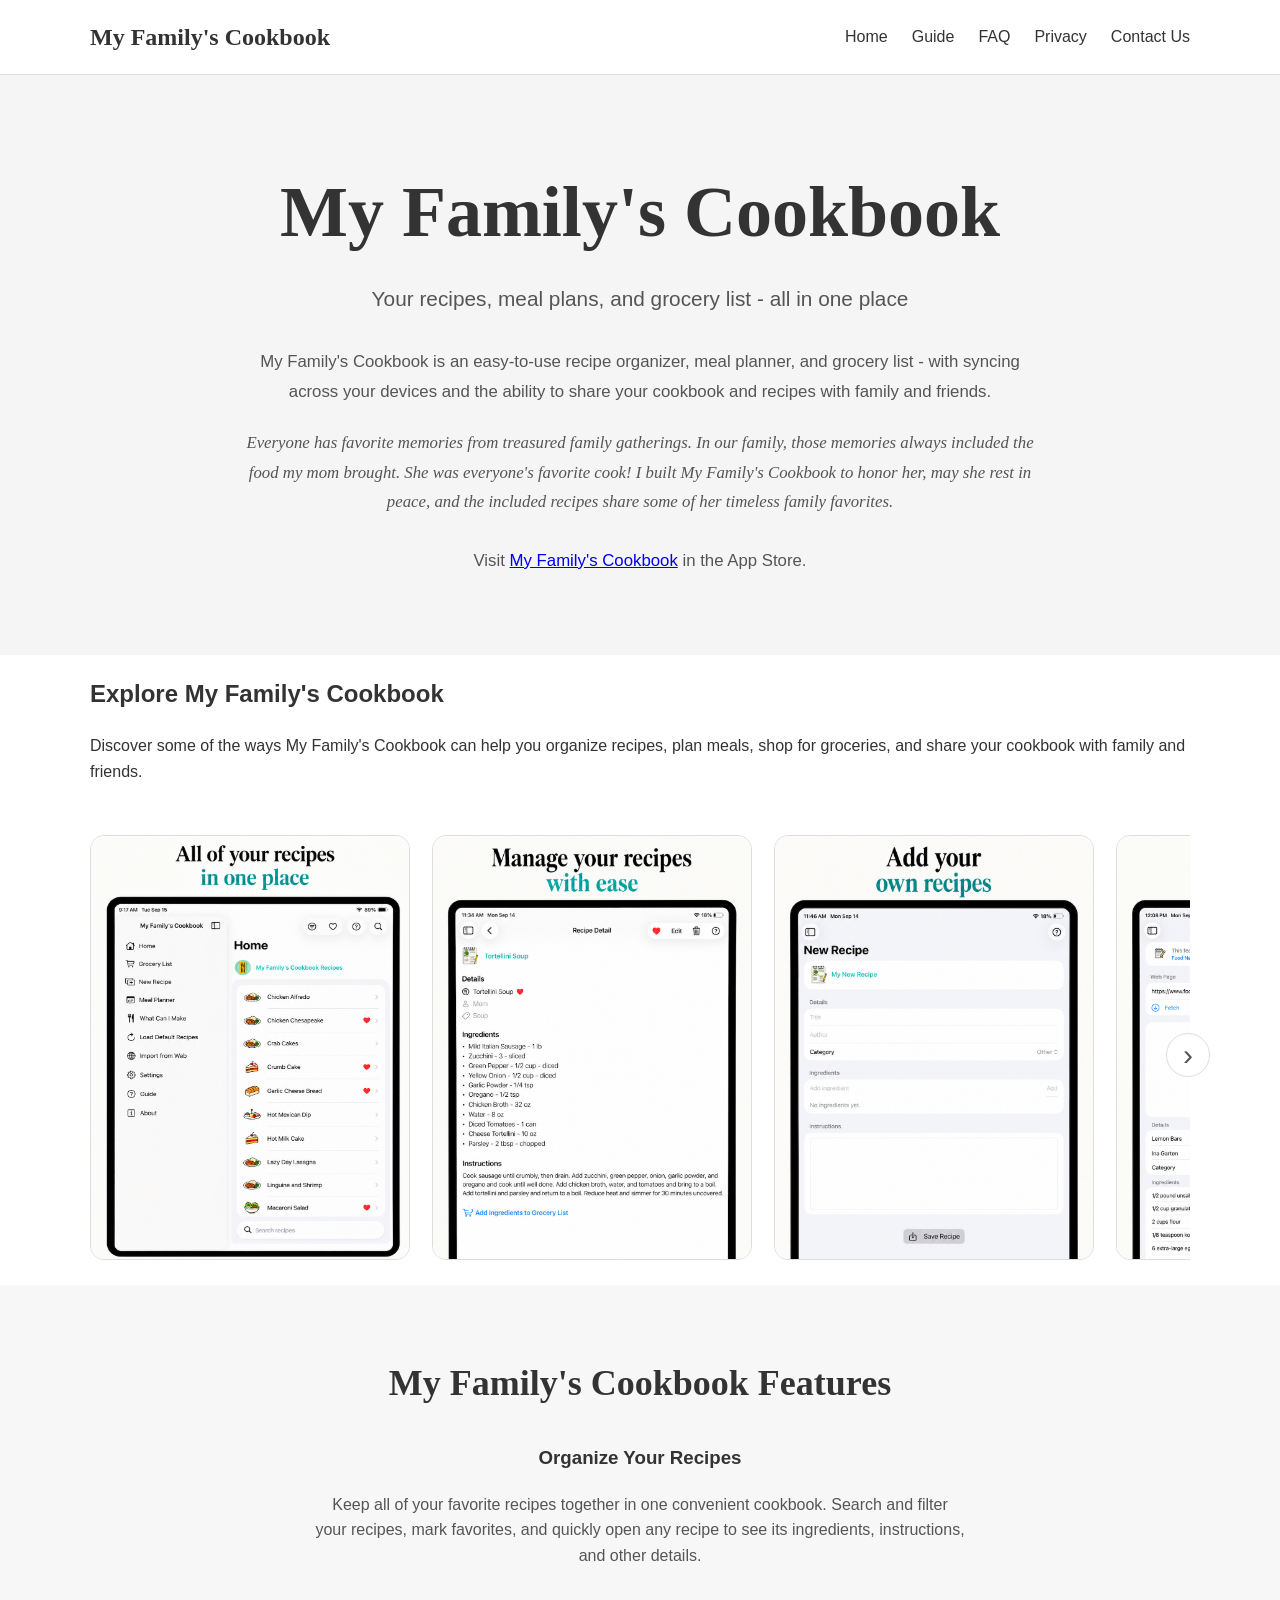
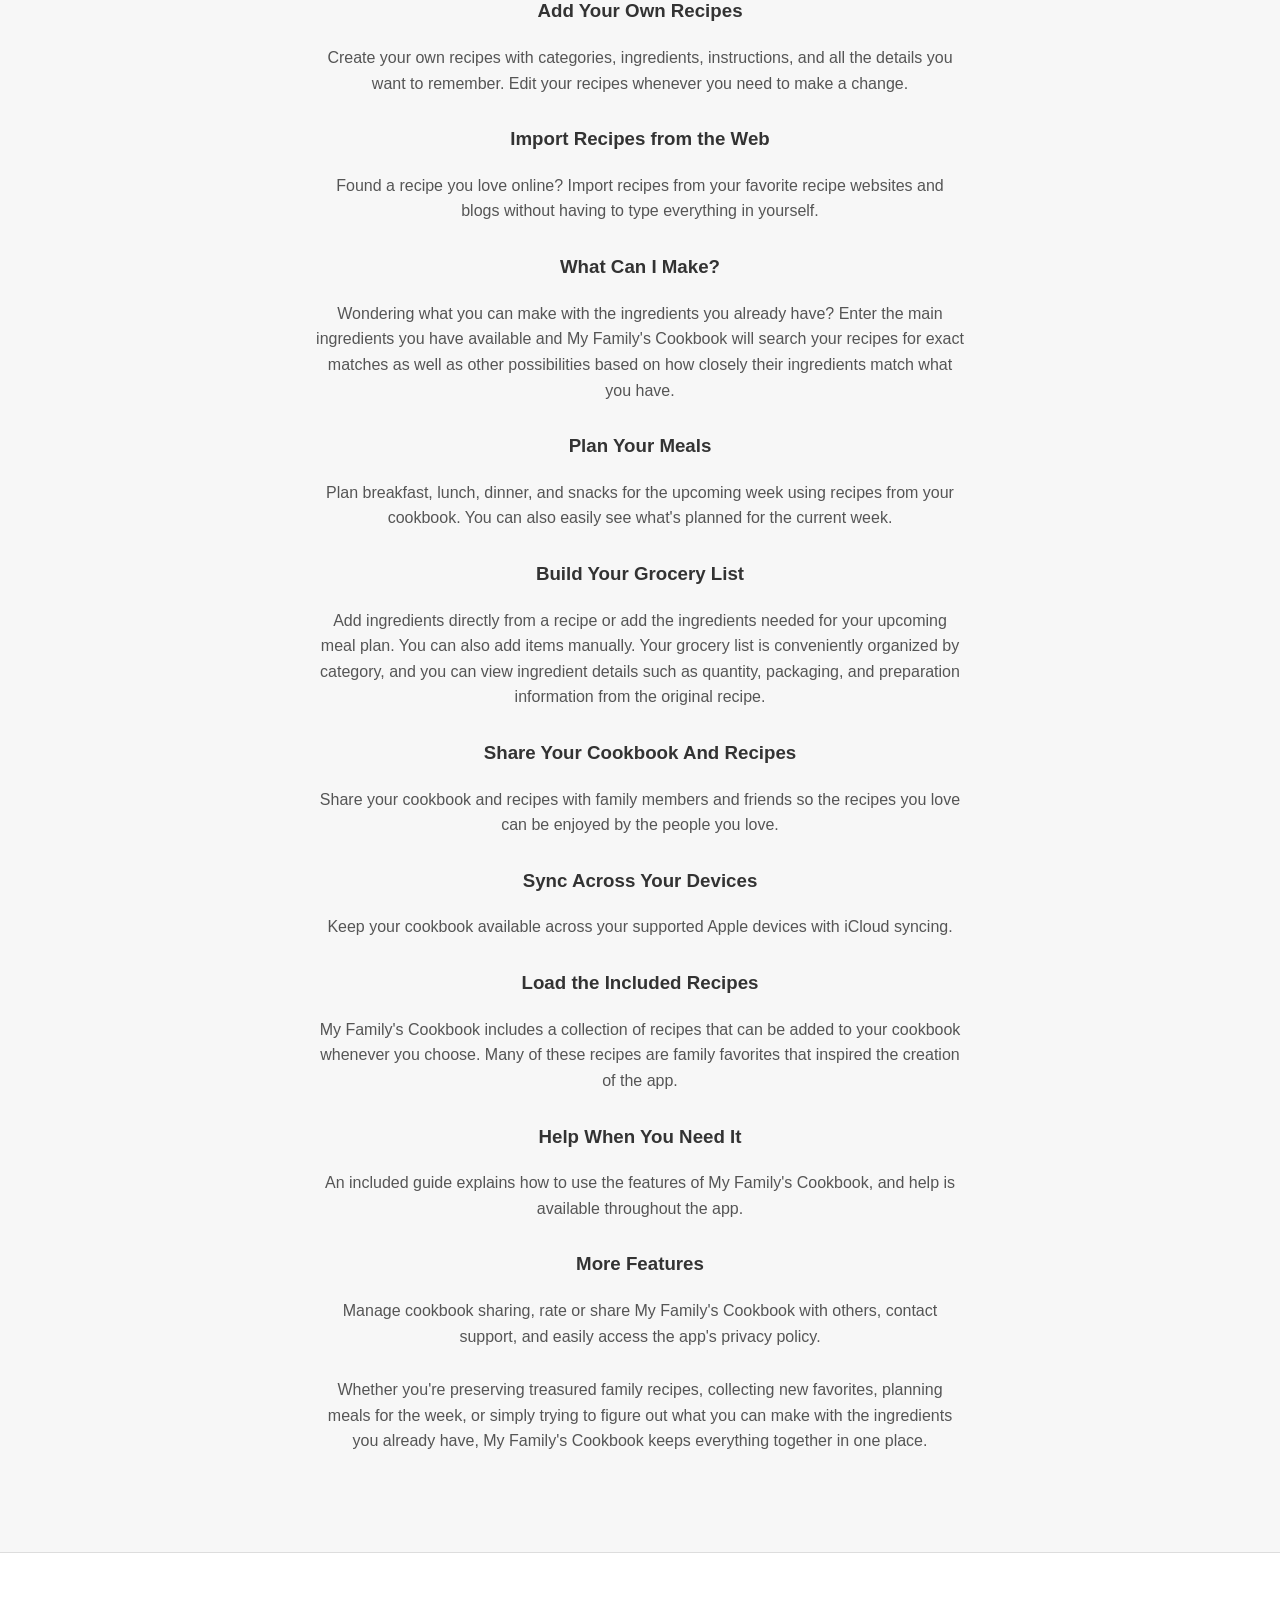
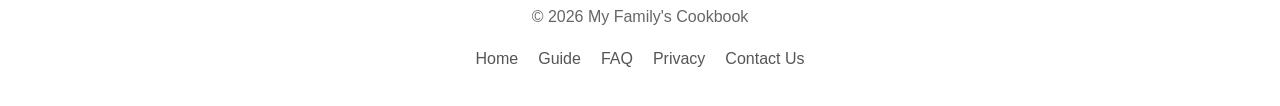
==== commit 7648af51: "Update index.html" ====
--- a/index.html
+++ b/index.html
@@ -197,7 +197,7 @@
     information from the original recipe.
 </p>
 
-<h3>Share Your Cookbook</h3>
+<h3>Share Your Cookbook And Recipes</h3>
 <p>
     Share your cookbook and recipes with family members and friends so the recipes
     you love can be enjoyed by the people you love.
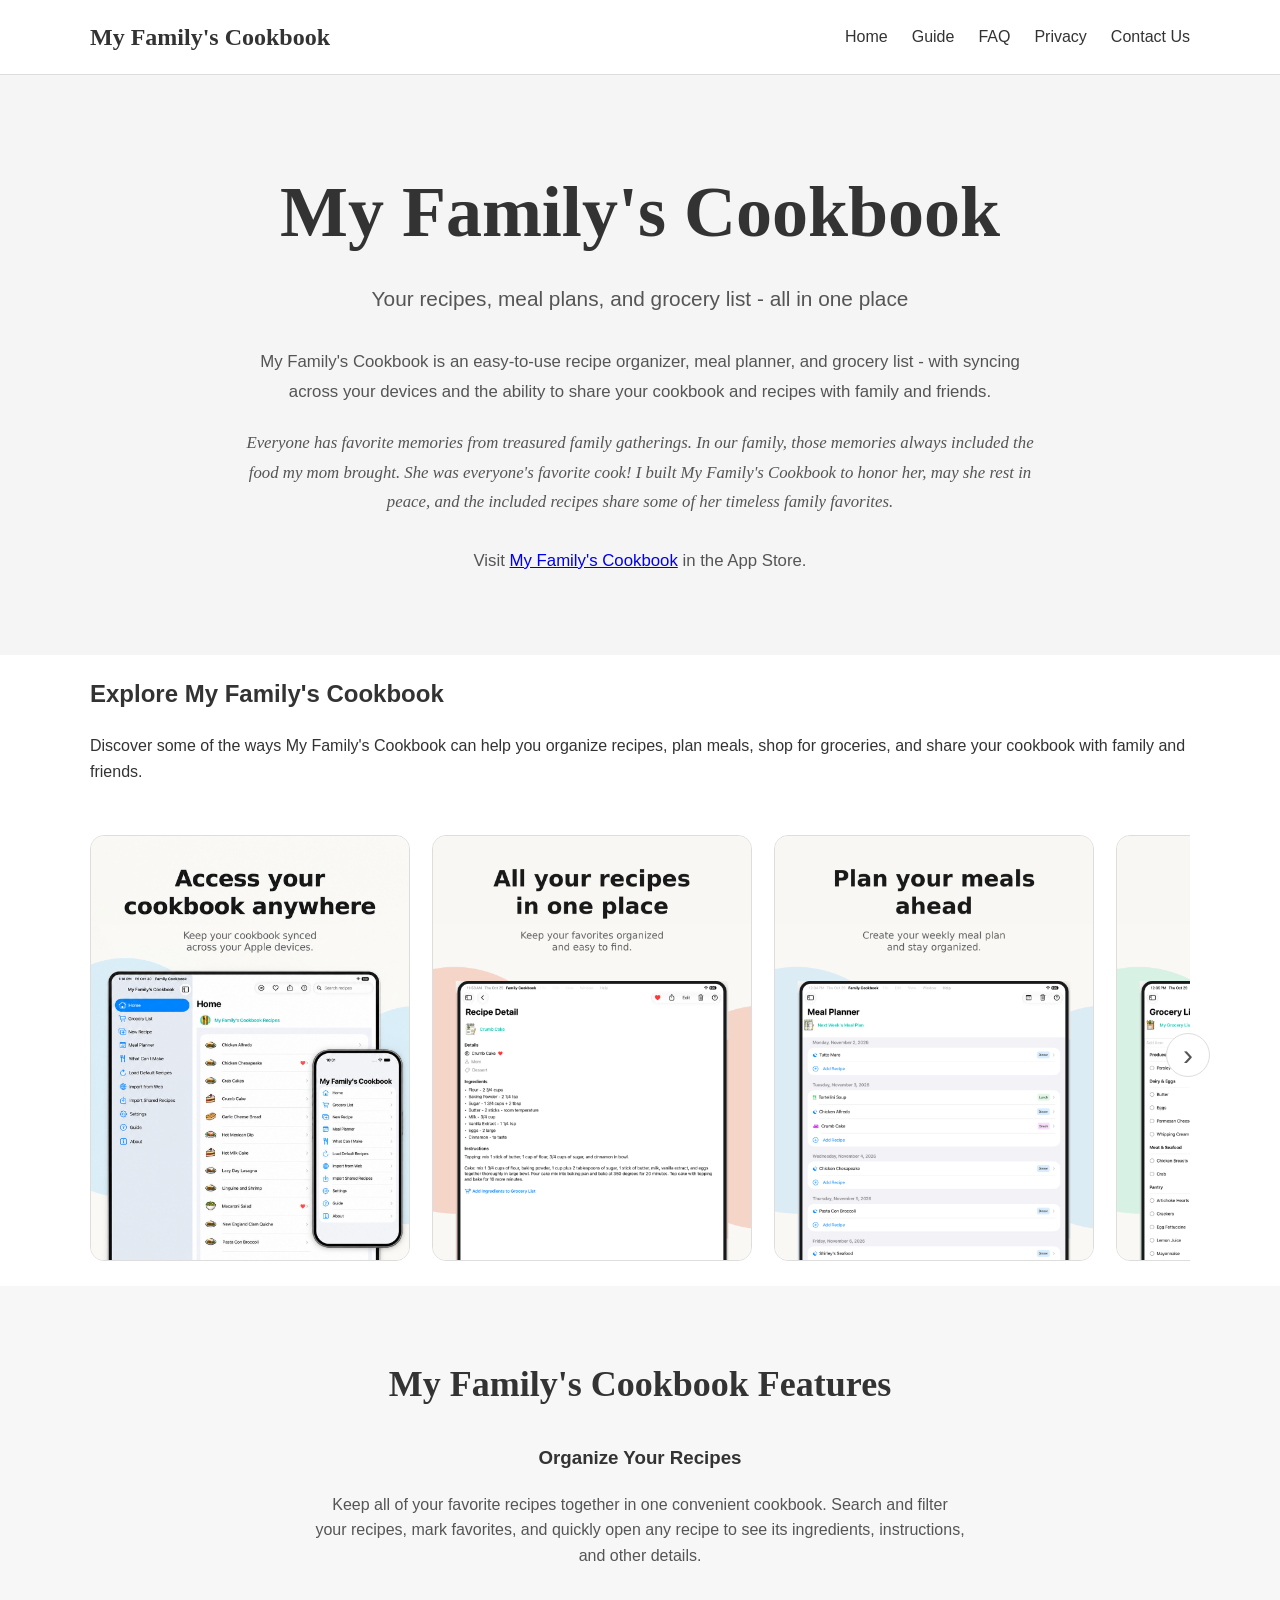
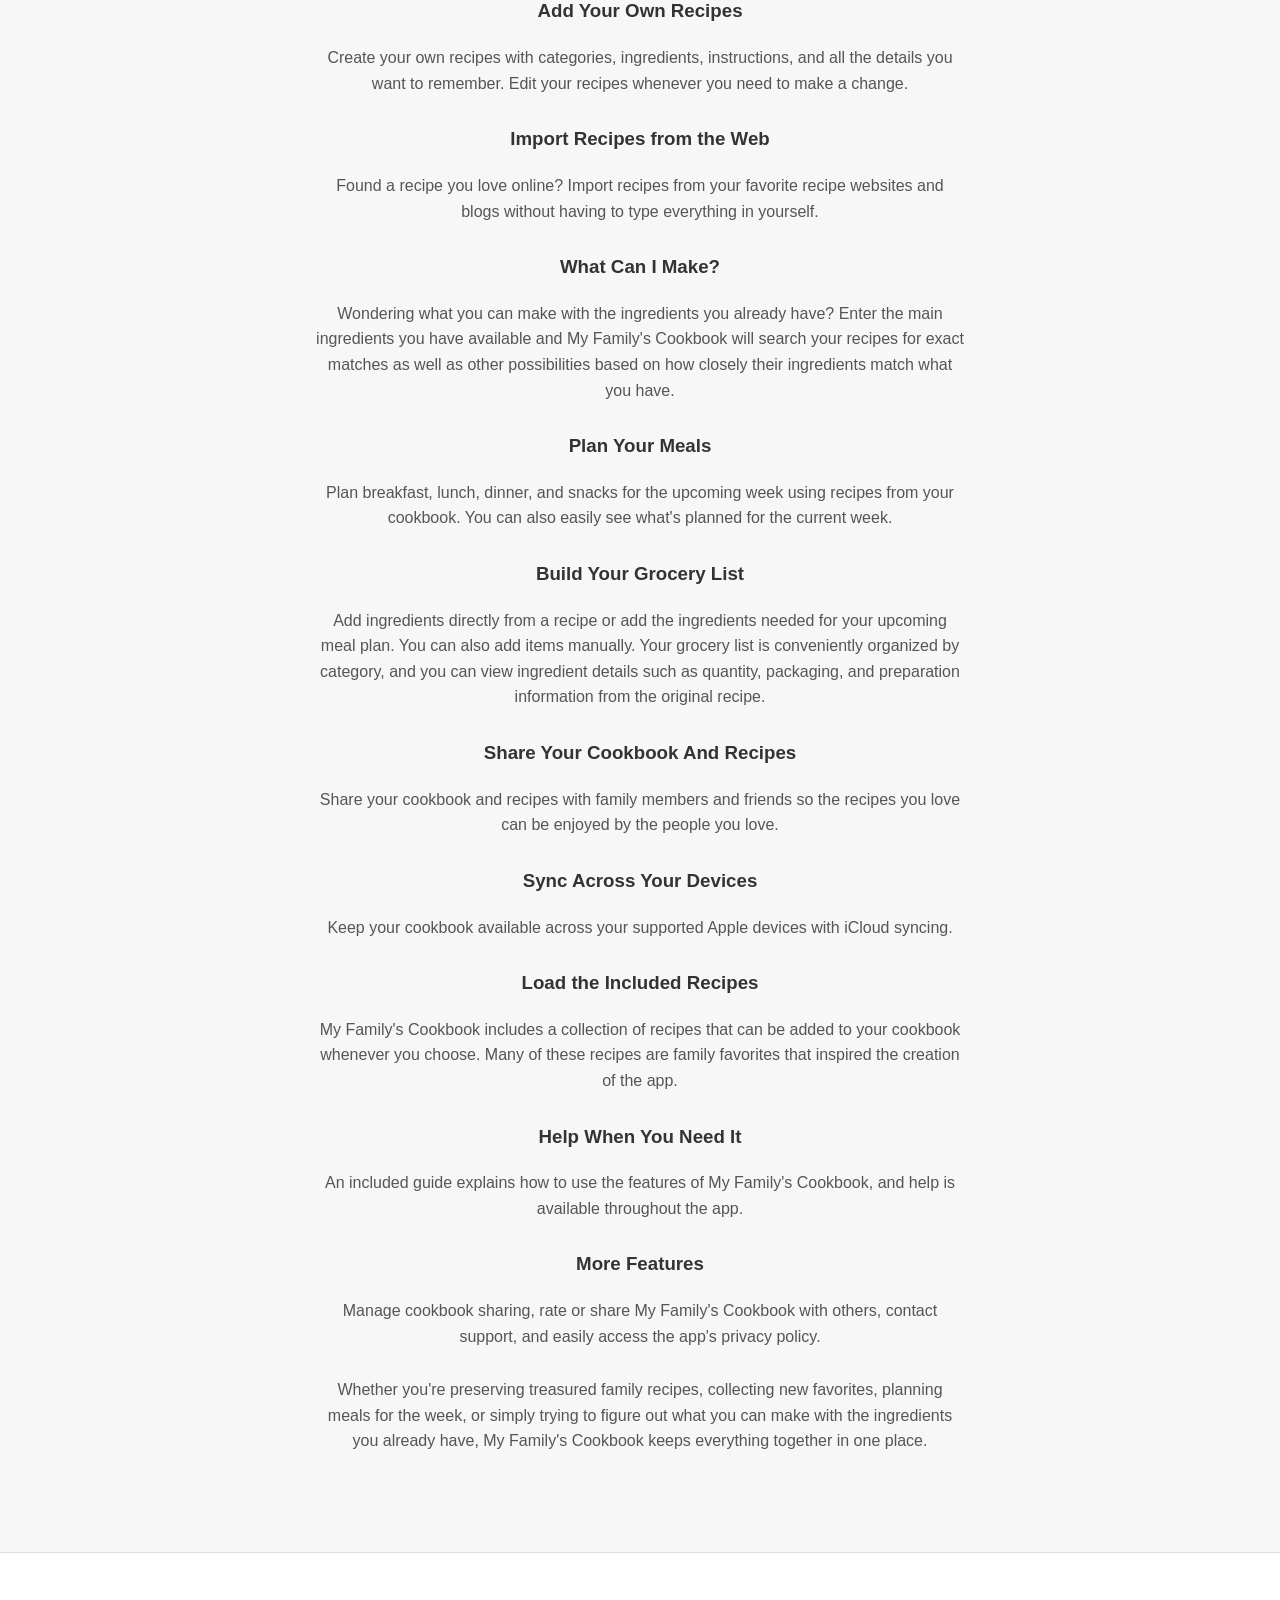
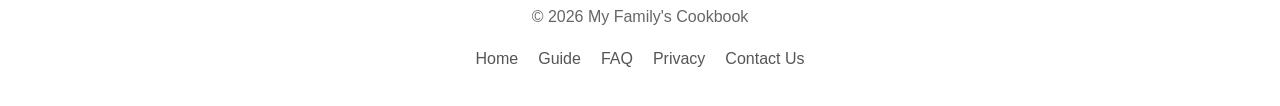
==== commit 836b8299: "Update index.html" ====
--- a/index.html
+++ b/index.html
@@ -88,47 +88,42 @@
     
                         <div class="gallery-item">
                             <img src="images/ipad-1.png"
-                                 alt="All of your recipes in one place">
+                                 alt="Access your cookbook anywhere">
                         </div>
                     
                         <div class="gallery-item">
                             <img src="images/ipad-2.png"
-                                 alt="Manage your recipes with ease">
+                                 alt="All your recipes in one place">
                         </div>
                     
                         <div class="gallery-item">
                             <img src="images/ipad-3.png"
+                                 alt="Plan your meals ahead">
+                        </div>
+                    
+                        <div class="gallery-item">
+                            <img src="images/ipad-4.png"
+                                 alt="Build your grocery list">
+                        </div>
+                    
+                        <div class="gallery-item">
+                            <img src="images/ipad-5.png"
+                                 alt="Cook with what you have">
+                        </div>
+                    
+                        <div class="gallery-item">
+                            <img src="images/ipad-6.png"
                                  alt="Add your own recipes">
                         </div>
                     
                         <div class="gallery-item">
-                            <img src="images/ipad-4.png"
-                                 alt="Import your favorites from the web">
-                        </div>
-                    
-                        <div class="gallery-item">
-                            <img src="images/ipad-5.png"
-                                 alt="Plan your meals and shopping">
-                        </div>
-                    
-                        <div class="gallery-item">
-                            <img src="images/ipad-5a.png"
-                                 alt="Can't go shopping right now?">
-                        </div>
-                    
-                        <div class="gallery-item">
-                            <img src="images/ipad-6.png"
-                                 alt="Grocery shopping made easy">
-                        </div>
-                    
-                        <div class="gallery-item">
                             <img src="images/ipad-7.png"
-                                 alt="Access anywhere across multiple devices">
+                                 alt="Import recipes from the web">
                         </div>
                     
                         <div class="gallery-item">
                             <img src="images/ipad-8.png"
-                                 alt="Share your cookbook with family and friends">
+                                 alt="Share recipes with family and friends">
                         </div>
     
                     </div>
